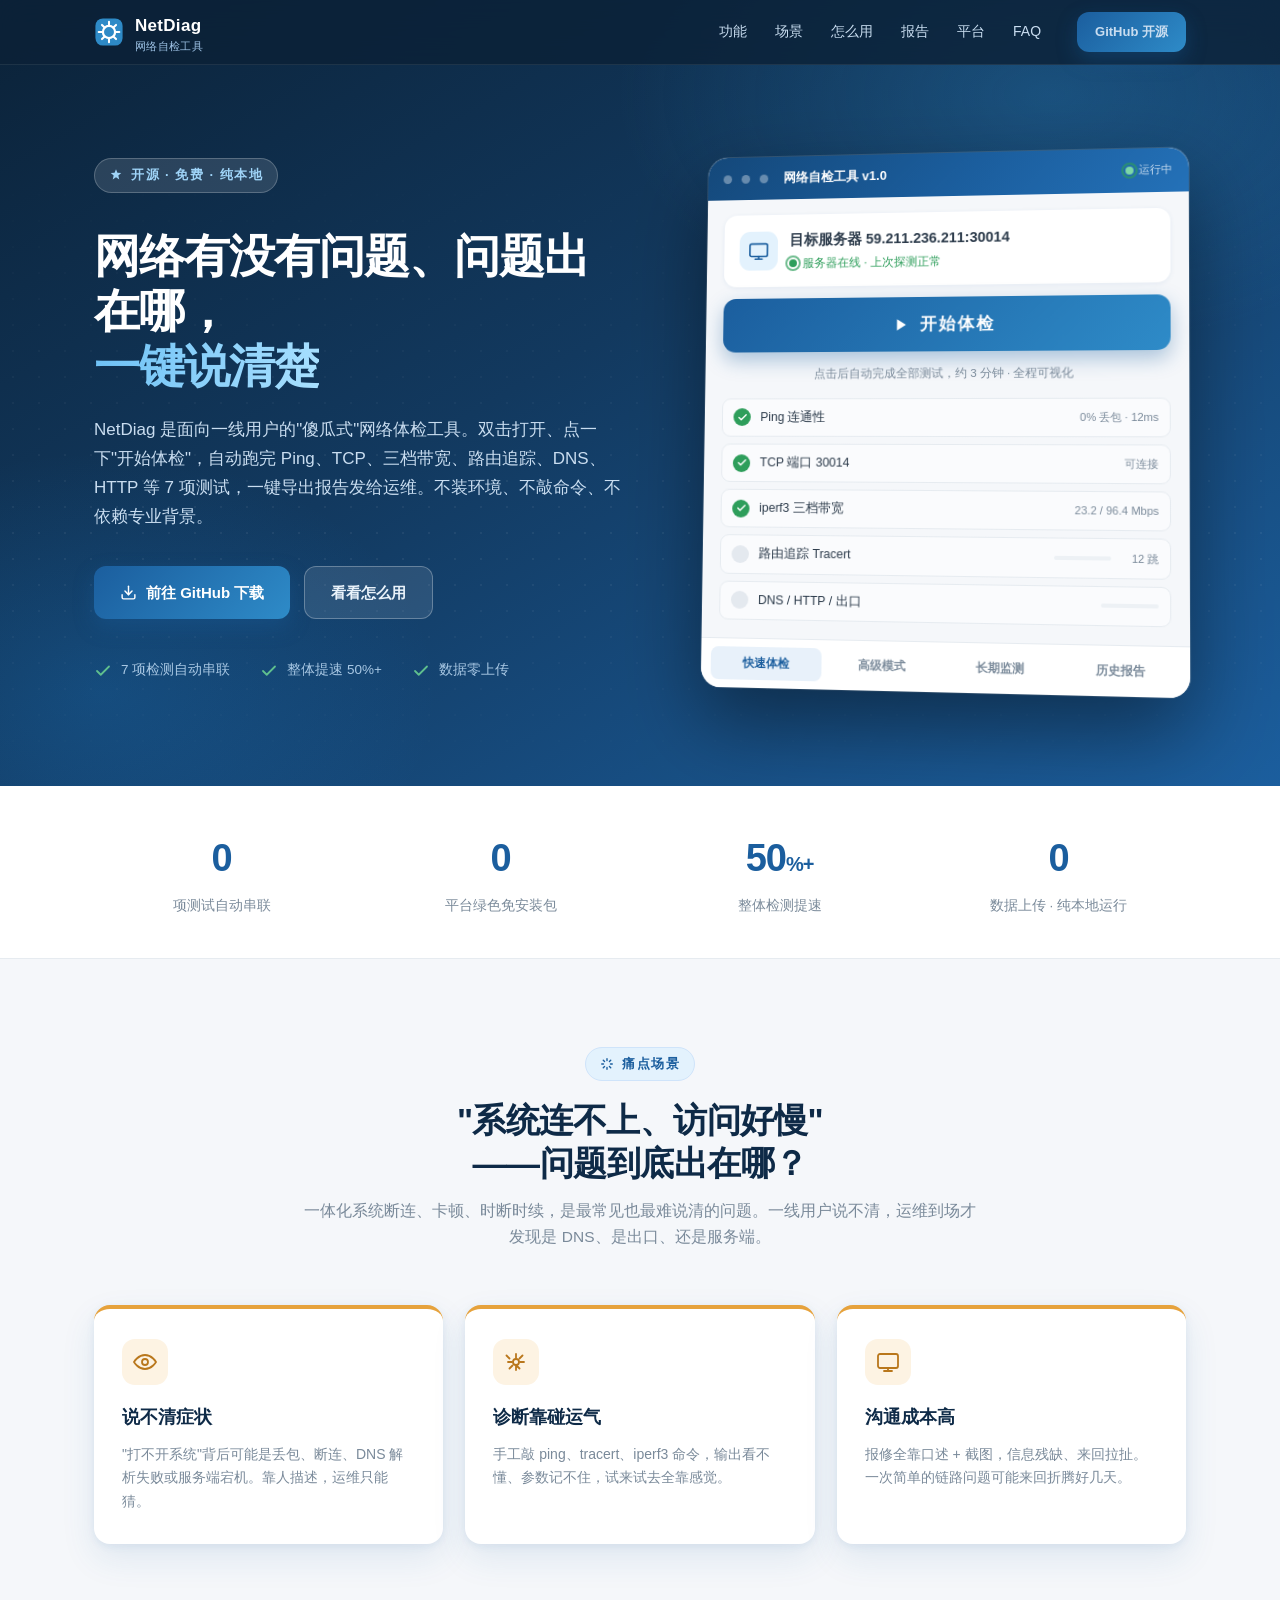
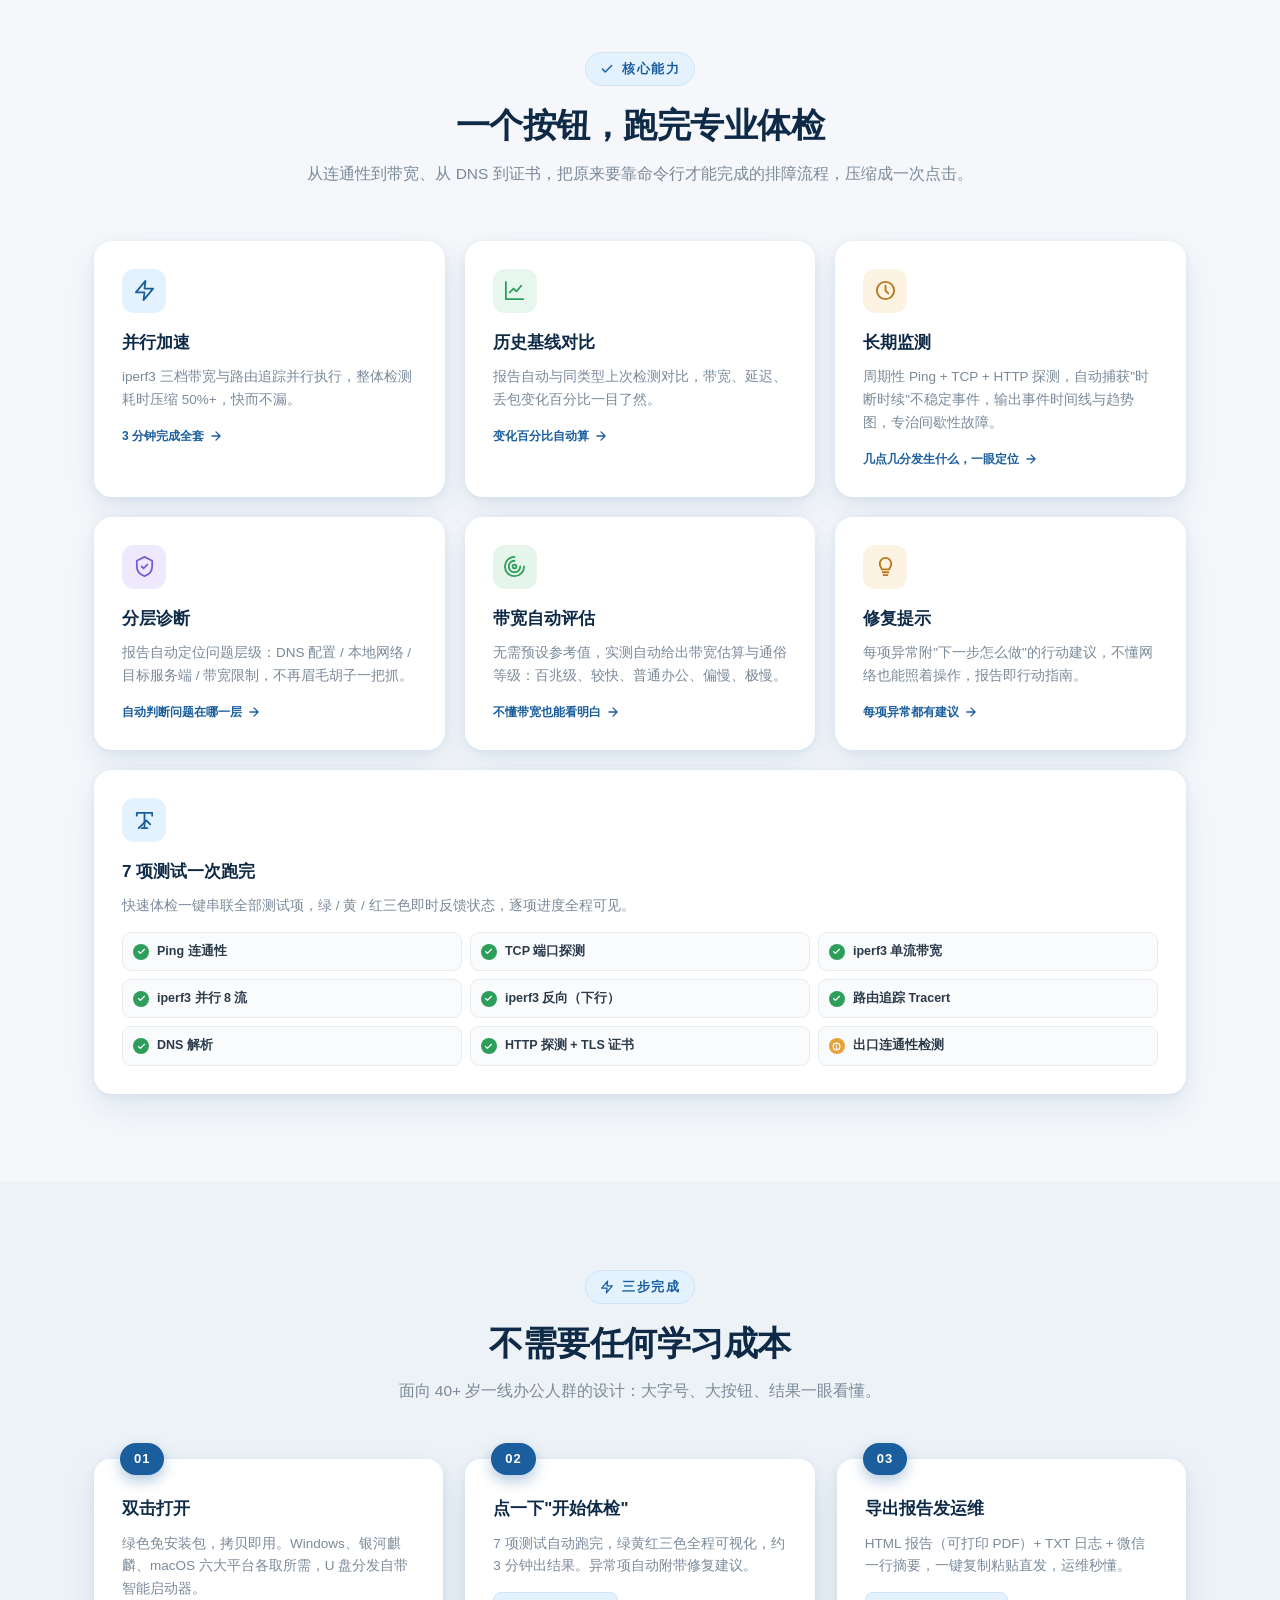
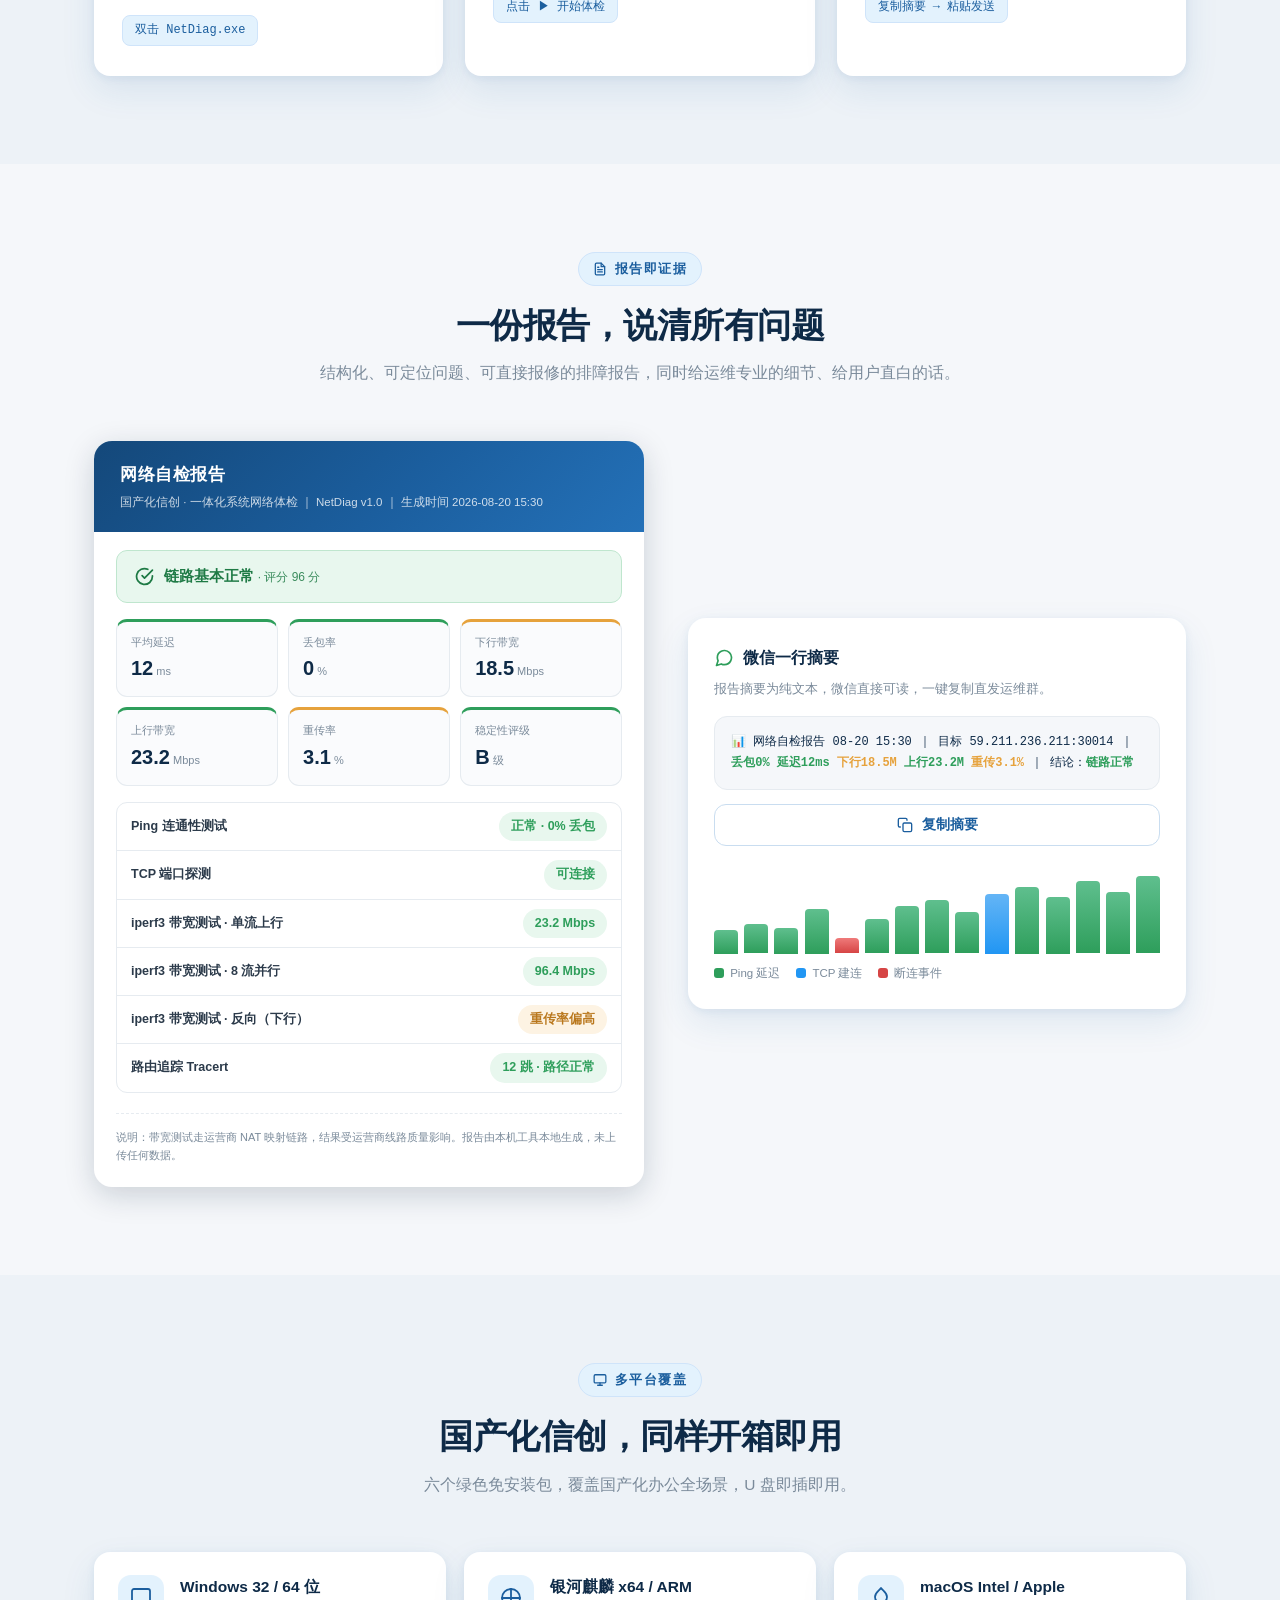
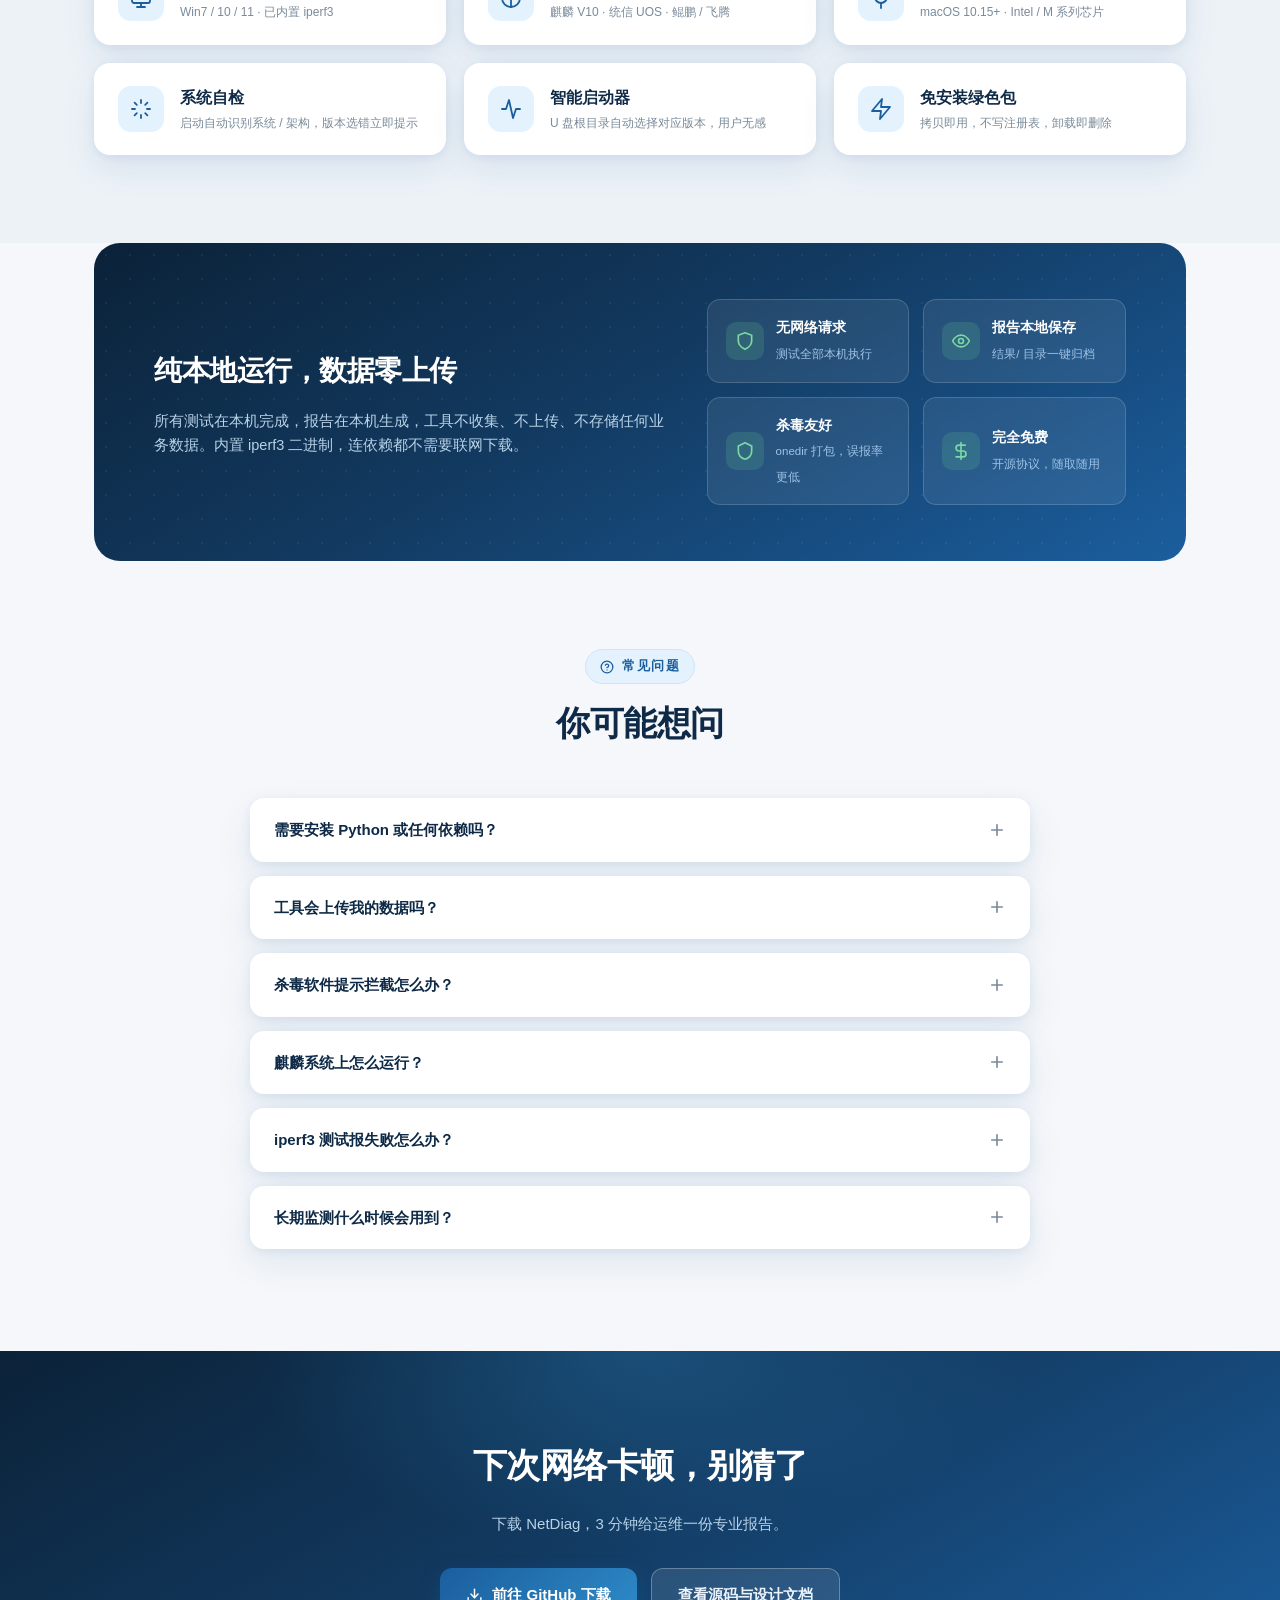
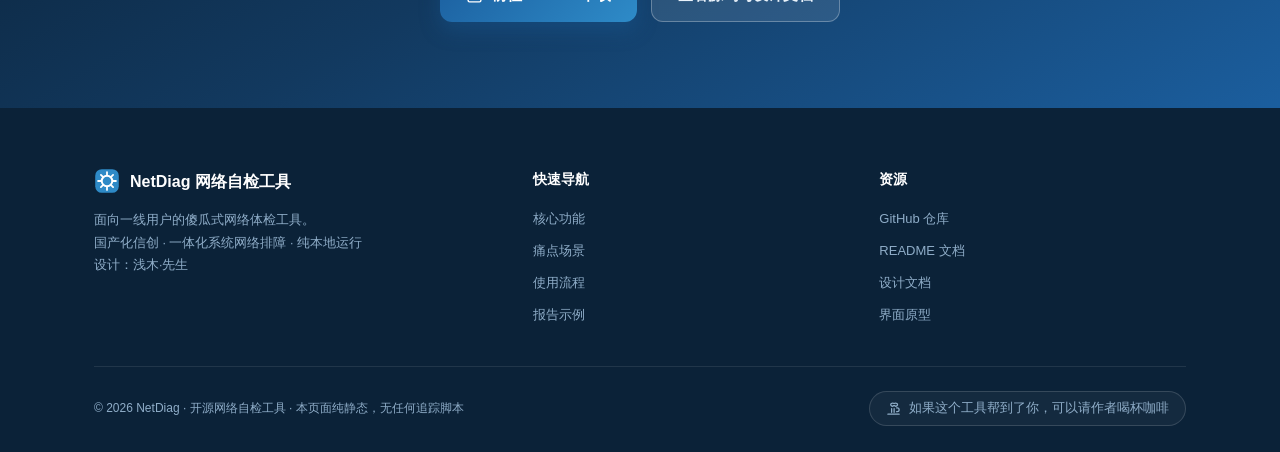
==== docs/landing/index.html @ c4a4c7ad "docs: 新增营销落地页（docs/landing） 单文件 HTML 营销页，延续政务蓝品牌，含功能展示、报告示例、平台矩阵、FAQ 与打赏弹窗，零外部依赖，离线可用。" ====
<!DOCTYPE html>
<html lang="zh-CN">
<head>
<meta charset="UTF-8">
<meta name="viewport" content="width=device-width, initial-scale=1.0">
<title>NetDiag 网络自检工具 · 一键搞定网络体检</title>
<meta name="description" content="面向一线用户的傻瓜式网络体检工具：双击打开 → 点一下开始体检 → 自动跑完测试 → 一键导出报告发给运维。纯本地运行，零数据上传，支持 Windows / 麒麟 / macOS 六大平台。">
<style>
/* ============ 设计系统 ============ */
:root{
  --primary:#1B5E9E; --primary-dark:#14487A; --primary-deep:#0E2A47;
  --accent:#2196F3; --accent-light:#E3F2FD;
  --success:#2E9E5B; --success-light:#E8F7EE;
  --warning:#E6A23C; --warning-light:#FDF3E3;
  --danger:#D64545; --danger-light:#FDECEC;
  --bg:#F5F7FA; --card:#FFFFFF;
  --text:#2B3A4A; --muted:#7A8A9A; --line:#E6EBF0;
  --hero-grad:linear-gradient(150deg,#0B2238 0%,#12395F 45%,#1B5E9E 100%);
  --shadow:0 2px 8px rgba(27,94,158,.08),0 14px 34px rgba(27,94,158,.10);
  --shadow-lg:0 8px 30px rgba(11,34,56,.18);
  --radius:16px;
}
*{margin:0;padding:0;box-sizing:border-box}
html{scroll-behavior:smooth}
body{
  font-family:"Microsoft YaHei","PingFang SC","Noto Sans CJK SC","WenQuanYi Micro Hei",-apple-system,sans-serif;
  background:var(--bg); color:var(--text); font-size:15px; line-height:1.7;
  -webkit-font-smoothing:antialiased;
}
::selection{background:rgba(33,150,243,.22)}
a{color:var(--primary);text-decoration:none}
img,svg{display:block}
.wrap{max-width:1140px;margin:0 auto;padding:0 24px}
.section{padding:88px 0}
.section-head{max-width:680px;margin:0 auto 54px;text-align:center}
.eyebrow{
  display:inline-flex;align-items:center;gap:8px;
  font-size:13px;font-weight:600;letter-spacing:1.5px;color:var(--primary);
  background:var(--accent-light);border:1px solid #CFE4FA;
  padding:5px 14px;border-radius:999px;margin-bottom:18px;
}
.section-head h2{font-size:34px;font-weight:800;letter-spacing:-.5px;color:var(--primary-deep);line-height:1.25}
.section-head p{font-size:15.5px;color:var(--muted);margin-top:14px}
/* ============ 通用组件 ============ */
.btn{
  display:inline-flex;align-items:center;justify-content:center;gap:9px;
  font-size:15px;font-weight:600;padding:13px 26px;border-radius:12px;
  cursor:pointer;transition:.22s ease;border:none;font-family:inherit;white-space:nowrap;
}
.btn:active{transform:scale(.97)}
.btn-primary{
  background:linear-gradient(135deg,#1B5E9E,#2E8BC8);color:#fff;
  box-shadow:0 8px 20px rgba(27,94,158,.35);
}
.btn-primary:hover{transform:translateY(-2px);box-shadow:0 12px 28px rgba(27,94,158,.45)}
.btn-ghost{background:rgba(255,255,255,.1);color:#EAF3FB;border:1px solid rgba(255,255,255,.28)}
.btn-ghost:hover{background:rgba(255,255,255,.18)}
.btn-dark{background:#fff;color:var(--primary);border:1.6px solid #C9DDF0}
.btn-dark:hover{border-color:var(--primary);background:var(--accent-light)}
.badge{
  display:inline-flex;align-items:center;gap:6px;font-size:12.5px;font-weight:600;
  padding:4px 12px;border-radius:999px;white-space:nowrap;
}
.badge-ok{background:var(--success-light);color:var(--success)}
.badge-warn{background:var(--warning-light);color:#B9771C}
.badge-bad{background:var(--danger-light);color:var(--danger)}
/* ============ 顶部导航 ============ */
.nav{
  position:fixed;top:0;left:0;right:0;z-index:100;
  background:rgba(11,34,56,.82);backdrop-filter:blur(14px);-webkit-backdrop-filter:blur(14px);
  border-bottom:1px solid rgba(255,255,255,.08);
}
.nav-inner{display:flex;align-items:center;justify-content:space-between;height:64px}
.brand{display:flex;align-items:center;gap:11px;color:#fff;font-weight:800;font-size:17px;letter-spacing:.3px}
.brand svg{width:30px;height:30px}
.brand small{display:block;font-size:11px;font-weight:400;color:#9FC3E6;line-height:1}
.nav-links{display:flex;align-items:center;gap:28px}
.nav-links a{color:#C9DDF0;font-size:14px;transition:.2s}
.nav-links a:hover{color:#fff}
.nav-links .btn{font-size:13px;padding:9px 18px;margin-left:8px}
.nav-burger{display:none;background:none;border:none;color:#fff;cursor:pointer;padding:8px}
.nav-burger svg{width:26px;height:26px}
/* ============ Hero ============ */
.hero{
  background:var(--hero-grad);color:#fff;position:relative;overflow:hidden;
  padding:150px 0 96px;
}
.hero::before{
  content:"";position:absolute;inset:0;pointer-events:none;
  background:
    radial-gradient(720px 420px at 82% 12%,rgba(46,139,200,.28),transparent 60%),
    radial-gradient(560px 400px at 8% 88%,rgba(33,150,243,.18),transparent 60%);
}
.hero::after{
  content:"";position:absolute;inset:0;pointer-events:none;opacity:.5;
  background-image:radial-gradient(rgba(255,255,255,.12) 1px,transparent 1px);
  background-size:26px 26px;
  mask-image:linear-gradient(180deg,transparent 20%,#000 70%,transparent);
  -webkit-mask-image:linear-gradient(180deg,transparent 20%,#000 70%,transparent);
}
.hero-grid{position:relative;z-index:1;display:grid;grid-template-columns:1.05fr .95fr;gap:64px;align-items:center}
.hero h1{font-size:46px;line-height:1.2;font-weight:800;letter-spacing:-1px;margin:18px 0 22px}
.hero h1 em{font-style:normal;background:linear-gradient(100deg,#6EC1F5,#A8E0FF);-webkit-background-clip:text;background-clip:text;-webkit-text-fill-color:transparent}
.hero .lead{font-size:17px;color:#C9DDF0;max-width:540px;margin-bottom:34px}
.hero-cta{display:flex;gap:14px;flex-wrap:wrap;margin-bottom:40px}
.hero-points{display:flex;gap:30px;flex-wrap:wrap}
.hero-point{display:flex;align-items:center;gap:9px;font-size:13.5px;color:#A9C8E4}
.hero-point svg{width:18px;height:18px;color:#5FBF8E;flex:0 0 auto}
/* —— App 界面模拟 —— */
.app-mock{position:relative;z-index:1;perspective:1400px}
.app-frame{
  background:#fff;border-radius:20px;overflow:hidden;color:var(--text);
  box-shadow:0 34px 80px rgba(0,0,0,.42),0 0 0 1px rgba(255,255,255,.14);
  transform:rotateY(-7deg) rotateX(3deg);transition:transform .6s cubic-bezier(.16,1,.3,1);
}
.app-mock:hover .app-frame{transform:rotateY(-3deg) rotateX(1.5deg)}
.app-topbar{
  background:linear-gradient(135deg,#14487A,#1B5E9E 55%,#2471B8);
  padding:11px 16px;display:flex;align-items:center;gap:10px;
}
.app-topbar .dot{width:9px;height:9px;border-radius:50%;background:rgba(255,255,255,.35)}
.app-topbar .ttl{font-size:13px;font-weight:700;color:#fff}
.app-topbar .sub{font-size:10.5px;color:#C9DDF0;margin-left:auto;display:flex;align-items:center;gap:5px}
.app-body{background:var(--bg);padding:16px 18px 18px}
.app-card{background:#fff;border-radius:13px;box-shadow:0 1px 5px rgba(27,94,158,.08);padding:14px 16px;margin-bottom:12px}
.app-target{display:flex;align-items:center;gap:12px}
.app-target .ico{
  width:40px;height:40px;border-radius:11px;background:var(--accent-light);
  display:flex;align-items:center;justify-content:center;color:var(--primary);flex:0 0 auto;
}
.app-target .ico svg{width:22px;height:22px}
.app-target .host{font-size:14.5px;font-weight:700}
.app-target .status{font-size:12px;color:var(--success);display:flex;align-items:center;gap:6px;margin-top:1px}
.pulse{width:8px;height:8px;border-radius:50%;background:var(--success);position:relative}
.pulse::after{content:"";position:absolute;inset:-4px;border-radius:50%;border:2px solid var(--success);opacity:.7;animation:pulse 1.8s ease-out infinite}
@keyframes pulse{0%{transform:scale(.6);opacity:.9}100%{transform:scale(1.6);opacity:0}}
.app-start-btn{
  display:flex;align-items:center;justify-content:center;gap:10px;
  width:100%;padding:16px;border-radius:13px;border:none;cursor:pointer;
  font-size:17px;font-weight:800;letter-spacing:2px;color:#fff;font-family:inherit;
  background:linear-gradient(135deg,#1B5E9E,#2E8BC8);
  box-shadow:0 8px 20px rgba(27,94,158,.35);margin-bottom:13px;transition:.2s;
}
.app-start-btn:hover{transform:translateY(-2px)}
.app-start-btn svg{width:20px;height:20px}
.app-start-btn.checked{background:linear-gradient(135deg,#2E9E5B,#3CB371);box-shadow:0 8px 20px rgba(46,158,91,.35)}
.app-hint{font-size:11.5px;color:var(--muted);text-align:center;margin-bottom:14px}
.app-tests{display:flex;flex-direction:column;gap:7px}
.app-test{display:flex;align-items:center;gap:10px;font-size:12.5px;padding:8px 11px;border-radius:9px;background:#FAFBFD;border:1px solid var(--line);transition:.3s}
.app-test .check{width:18px;height:18px;border-radius:50%;flex:0 0 auto;display:flex;align-items:center;justify-content:center}
.app-test .check svg{width:11px;height:11px}
.app-test.done .check{background:var(--success);color:#fff}
.app-test.run .check{background:var(--accent);color:#fff;animation:bounce .9s ease infinite}
.app-test.wait .check{background:#E4E9EF;color:#9AA7B4}
@keyframes bounce{0%,100%{transform:translateY(0)}50%{transform:translateY(-3px)}}
.app-test .bar{width:56px;height:4px;border-radius:4px;background:#EDF1F5;overflow:hidden;margin-left:auto;flex:0 0 auto}
.app-test .bar i{display:block;height:100%;width:0;background:linear-gradient(90deg,#2196F3,#5FBF8E);border-radius:4px;transition:width .5s ease}
.app-test .tval{font-size:11px;color:var(--muted);margin-left:auto;flex:0 0 auto}
.app-test .bar + .tval{margin-left:10px}
.app-test:not(:has(.bar)) .tval{margin-left:auto}
.app-nav{
  display:flex;background:#fff;border-top:1px solid var(--line);padding:8px 10px;gap:4px;
}
.app-nav span{
  flex:1;text-align:center;font-size:11.5px;font-weight:600;color:var(--muted);
  padding:7px 2px;border-radius:8px;cursor:default;
}
.app-nav span.on{color:var(--primary);background:var(--primary-light,#E8F1FA)}
.float-chip{
  position:absolute;right:-26px;bottom:26px;z-index:2;
  background:rgba(255,255,255,.96);color:var(--primary-deep);border-radius:14px;
  box-shadow:var(--shadow-lg);padding:12px 18px;display:flex;align-items:center;gap:12px;
  animation:floaty 5s ease-in-out infinite;transform-origin:center;
}
@keyframes floaty{0%,100%{transform:translateY(0) rotate(0)}50%{transform:translateY(-9px)}}
.float-chip .ico{width:34px;height:34px;border-radius:10px;background:var(--success-light);color:var(--success);display:flex;align-items:center;justify-content:center}
.float-chip .ico svg{width:19px;height:19px}
.float-chip b{font-size:15px;display:block;line-height:1.2}
.float-chip small{font-size:11.5px;color:var(--muted)}
/* ============ 数据条 ============ */
.stats-band{background:#fff;border-bottom:1px solid var(--line);padding:40px 0}
.stats-grid{display:grid;grid-template-columns:repeat(4,1fr);gap:24px;text-align:center}
.stat-num{font-size:38px;font-weight:800;color:var(--primary);letter-spacing:-1px}
.stat-num small{font-size:20px;font-weight:700}
.stat-label{font-size:13.5px;color:var(--muted);margin-top:4px}
/* ============ 痛点 ============ */
.pain-grid{display:grid;grid-template-columns:repeat(3,1fr);gap:22px}
.pain-card{
  background:#fff;border-radius:var(--radius);padding:30px 28px;box-shadow:var(--shadow);
  border-top:4px solid var(--warning);transition:.3s;
}
.pain-card:hover{transform:translateY(-5px);box-shadow:var(--shadow-lg)}
.pain-card .p-ico{
  width:46px;height:46px;border-radius:13px;background:var(--warning-light);color:#B9771C;
  display:flex;align-items:center;justify-content:center;margin-bottom:18px;
}
.pain-card .p-ico svg{width:24px;height:24px}
.pain-card h3{font-size:17.5px;font-weight:700;margin-bottom:10px;color:var(--primary-deep)}
.pain-card p{font-size:14px;color:var(--muted)}
/* ============ 功能 Bento ============ */
.bento{display:grid;grid-template-columns:repeat(6,1fr);gap:20px}
.bento-card{
  background:#fff;border-radius:18px;padding:28px;box-shadow:var(--shadow);
  grid-column:span 2;position:relative;overflow:hidden;transition:.3s;
  display:flex;flex-direction:column;
}
.bento-card:hover{transform:translateY(-4px);box-shadow:var(--shadow-lg)}
.bento-card.wide{grid-column:span 3}
.bento-card.full{grid-column:span 6}
.b-card-ico{
  width:44px;height:44px;border-radius:12px;display:flex;align-items:center;justify-content:center;margin-bottom:16px;
}
.b-card-ico svg{width:23px;height:23px}
.bento-card h3{font-size:17px;font-weight:700;color:var(--primary-deep);margin-bottom:8px}
.bento-card p{font-size:13.5px;color:var(--muted)}
.bento-card .tagline{font-size:12px;color:var(--primary);font-weight:600;margin-top:14px;display:flex;align-items:center;gap:5px}
.tagline svg{width:14px;height:14px}
.tests-strip{display:grid;grid-template-columns:repeat(3,1fr);gap:8px;margin-top:14px}
.test-pill{
  display:flex;align-items:center;gap:8px;font-size:12.5px;font-weight:600;
  background:#FAFBFD;border:1px solid var(--line);border-radius:9px;padding:8px 10px;
}
.test-pill .c{width:16px;height:16px;border-radius:50%;background:var(--success);color:#fff;display:flex;align-items:center;justify-content:center;flex:0 0 auto}
.test-pill .c svg{width:9px;height:9px}
.test-pill.warn .c{background:var(--warning)}
.test-pill.bad .c{background:var(--danger)}
.mini-chart{display:flex;align-items:flex-end;gap:6px;height:86px;margin-top:16px}
.mini-chart i{flex:1;border-radius:4px 4px 0 0;background:linear-gradient(180deg,#5FBF8E,#2E9E5B);min-height:6px;animation:growUp 1s ease forwards;transform-origin:bottom}
.mini-chart i.blue{background:linear-gradient(180deg,#64B5F6,#2196F3)}
.mini-chart i.red{background:linear-gradient(180deg,#EF7A7A,#D64545)}
@keyframes growUp{from{transform:scaleY(0)}to{transform:scaleY(1)}}
.mini-legend{display:flex;gap:16px;margin-top:10px;font-size:11.5px;color:var(--muted)}
.mini-legend span{display:flex;align-items:center;gap:6px}
.mini-legend i{width:10px;height:10px;border-radius:3px}
/* ============ 流程 ============ */
.steps{display:grid;grid-template-columns:repeat(3,1fr);gap:22px;counter-reset:step}
.step{
  background:#fff;border-radius:var(--radius);padding:30px 28px;box-shadow:var(--shadow);
  position:relative;
}
.step::before{
  counter-increment:step;content:"0" counter(step);
  position:absolute;top:-16px;left:26px;font-size:13px;font-weight:800;letter-spacing:1px;
  color:#fff;background:var(--primary);padding:5px 14px;border-radius:999px;
  box-shadow:0 6px 14px rgba(27,94,158,.32);
}
.step h3{font-size:17px;font-weight:700;color:var(--primary-deep);margin-bottom:9px;padding-top:6px}
.step p{font-size:13.5px;color:var(--muted)}
.step .kbd{
  display:inline-block;margin-top:14px;font-size:12px;color:var(--primary);
  background:var(--accent-light);border:1px solid #CFE4FA;padding:4px 12px;border-radius:8px;
  font-family:Consolas,"Courier New",monospace;
}
/* ============ 报告示例 ============ */
.report-show{display:grid;grid-template-columns:1.05fr .95fr;gap:44px;align-items:center}
.report-doc{
  background:#fff;border-radius:18px;box-shadow:var(--shadow-lg);overflow:hidden;
  font-size:13px;
}
.report-head{background:linear-gradient(135deg,#14487A,#1B5E9E 55%,#2471B8);color:#fff;padding:20px 26px}
.report-head h4{font-size:17px;font-weight:800;letter-spacing:.5px}
.report-head p{font-size:11.5px;opacity:.78;margin-top:3px}
.report-banner{margin:18px 22px 0;border-radius:11px;padding:13px 18px;border:1px solid #BFE6CE;background:#E8F7EE;color:#1E7A45;display:flex;align-items:center;gap:10px}
.report-banner svg{width:19px;height:19px;flex:0 0 auto}
.report-banner b{font-size:14.5px}
.report-banner span{font-size:12px;opacity:.85}
.report-stats{display:grid;grid-template-columns:repeat(3,1fr);gap:10px;margin:16px 22px}
.r-stat{background:#FAFBFD;border:1px solid var(--line);border-radius:11px;padding:11px 14px;border-top:3px solid var(--primary)}
.r-stat.ok{border-top-color:var(--success)}
.r-stat.warn{border-top-color:var(--warning)}
.r-stat .k{font-size:11px;color:var(--muted)}
.r-stat .v{font-size:20px;font-weight:800;color:var(--primary-deep)}
.r-stat .v small{font-size:11px;color:var(--muted);font-weight:400}
.report-table{margin:0 22px 20px;border:1px solid var(--line);border-radius:11px;overflow:hidden}
.report-table .row{display:flex;align-items:center;padding:9px 14px;border-bottom:1px solid var(--line);font-size:12.5px}
.report-table .row:last-child{border-bottom:none}
.report-table .row b{font-weight:600}
.report-table .row .st{margin-left:auto}
.report-foot{margin:0 22px 22px;padding-top:14px;border-top:1px dashed var(--line);font-size:11px;color:var(--muted)}
.wechat-card{
  background:#fff;border-radius:18px;box-shadow:var(--shadow);padding:26px;position:relative;
}
.wechat-card h4{font-size:16px;font-weight:700;color:var(--primary-deep);display:flex;align-items:center;gap:9px;margin-bottom:6px}
.wechat-card h4 svg{width:20px;height:20px;color:var(--success)}
.wechat-card>p{font-size:13px;color:var(--muted);margin-bottom:16px}
.msg{
  background:var(--bg);border:1px solid var(--line);border-radius:13px;padding:15px 16px;
  font-family:Consolas,"Courier New",monospace;font-size:12px;color:var(--primary-deep);
  line-height:1.75;word-break:break-all;
}
.msg .hl{color:var(--success);font-weight:700}
.msg .hlw{color:var(--warning);font-weight:700}
.msg .hlr{color:var(--danger);font-weight:700}
.copy-btn{
  margin-top:14px;width:100%;justify-content:center;font-size:13.5px;padding:11px;
}
/* ============ 平台 ============ */
.plat-grid{display:grid;grid-template-columns:repeat(3,1fr);gap:18px}
.plat-card{
  background:#fff;border-radius:var(--radius);padding:22px 24px;box-shadow:var(--shadow);
  display:flex;align-items:center;gap:16px;transition:.3s;
}
.plat-card:hover{transform:translateY(-3px);box-shadow:var(--shadow-lg)}
.plat-ico{
  width:46px;height:46px;border-radius:13px;background:var(--accent-light);color:var(--primary);
  display:flex;align-items:center;justify-content:center;flex:0 0 auto;
}
.plat-ico svg{width:24px;height:24px}
.plat-card h4{font-size:15.5px;font-weight:700;color:var(--primary-deep)}
.plat-card p{font-size:12px;color:var(--muted);margin-top:2px}
/* ============ 隐私 ============ */
.privacy{
  background:var(--hero-grad);color:#fff;border-radius:26px;overflow:hidden;position:relative;
  padding:56px 60px;display:grid;grid-template-columns:1.1fr .9fr;gap:40px;align-items:center;
}
.privacy::before{
  content:"";position:absolute;inset:0;pointer-events:none;opacity:.4;
  background-image:radial-gradient(rgba(255,255,255,.14) 1px,transparent 1px);background-size:24px 24px;
}
.privacy h3{font-size:28px;font-weight:800;letter-spacing:-.5px;position:relative}
.privacy p{font-size:14.5px;color:#B8D2E8;margin-top:14px;max-width:520px;position:relative}
.privacy-feats{position:relative;display:grid;grid-template-columns:1fr 1fr;gap:14px}
.pf{
  background:rgba(255,255,255,.08);border:1px solid rgba(255,255,255,.16);border-radius:13px;
  padding:16px 18px;display:flex;align-items:center;gap:12px;backdrop-filter:blur(6px);
}
.pf .ico{width:38px;height:38px;border-radius:10px;background:rgba(95,191,142,.2);color:#7CD8A6;display:flex;align-items:center;justify-content:center;flex:0 0 auto}
.pf .ico svg{width:20px;height:20px}
.pf b{font-size:14px;display:block}
.pf small{font-size:11.5px;color:#9FC3E6}
/* ============ FAQ ============ */
.faq{max-width:780px;margin:0 auto}
.faq-item{background:#fff;border-radius:14px;box-shadow:var(--shadow);margin-bottom:14px;overflow:hidden}
.faq-q{
  display:flex;align-items:center;justify-content:space-between;gap:16px;
  padding:19px 24px;cursor:pointer;font-size:15px;font-weight:600;color:var(--primary-deep);
  user-select:none;transition:.2s;
}
.faq-q:hover{color:var(--primary)}
.faq-q svg{width:18px;height:18px;flex:0 0 auto;transition:transform .3s;color:var(--muted)}
.faq-item.open .faq-q svg{transform:rotate(45deg)}
.faq-a{max-height:0;overflow:hidden;transition:max-height .38s ease}
.faq-a p{padding:0 24px 20px;font-size:13.5px;color:var(--muted)}
/* ============ CTA ============ */
.cta-band{background:var(--hero-grad);position:relative;overflow:hidden}
.cta-band::before{content:"";position:absolute;inset:0;background:radial-gradient(600px 300px at 50% 0%,rgba(46,139,200,.3),transparent 65%)}
.cta-inner{position:relative;text-align:center;padding:86px 0}
.cta-inner h2{font-size:34px;font-weight:800;color:#fff;letter-spacing:-.5px}
.cta-inner p{color:#B8D2E8;font-size:15px;margin:16px 0 32px}
.cta-btns{display:flex;gap:14px;justify-content:center;flex-wrap:wrap}
/* ============ 页脚 ============ */
.footer{background:#0B2238;color:#8FADC8;padding:60px 0 26px;font-size:13px}
.footer-top{display:grid;grid-template-columns:1.3fr 1fr 1fr;gap:40px;padding-bottom:40px;border-bottom:1px solid rgba(255,255,255,.09)}
.footer h5{color:#fff;font-size:14px;font-weight:700;margin-bottom:16px}
.footer-brand{display:flex;align-items:center;gap:10px;color:#fff;font-weight:800;font-size:16px;margin-bottom:14px}
.footer-brand svg{width:26px;height:26px}
.footer p.desc{font-size:12.5px;line-height:1.8}
.footer-links{display:flex;flex-direction:column;gap:10px}
.footer-links a{color:#8FADC8;transition:.2s}
.footer-links a:hover{color:#fff}
.footer-bottom{
  display:flex;align-items:center;justify-content:space-between;gap:18px;
  padding-top:24px;flex-wrap:wrap;
}
.footer-bottom p{font-size:12px}
.footer-extra{display:flex;align-items:center;gap:18px}
/* —— 隐晦打赏 —— */
.donate-link{
  display:inline-flex;align-items:center;gap:8px;color:#8FADC8;
  font-size:12.5px;padding:8px 16px;border-radius:999px;
  border:1px solid rgba(255,255,255,.14);background:rgba(255,255,255,.04);
  cursor:pointer;transition:.25s;font-family:inherit;
}
.donate-link:hover{color:#FFD9A8;border-color:rgba(255,214,150,.4);background:rgba(255,214,150,.08)}
.donate-link svg{width:15px;height:15px}
/* —— 打赏弹窗 —— */
.modal-overlay{
  position:fixed;inset:0;z-index:200;background:rgba(11,34,56,.62);
  backdrop-filter:blur(6px);display:flex;align-items:center;justify-content:center;
  opacity:0;pointer-events:none;transition:.28s;padding:24px;
}
.modal-overlay.open{opacity:1;pointer-events:auto}
.modal{
  background:#fff;border-radius:22px;max-width:430px;width:100%;padding:34px 32px 30px;
  transform:translateY(22px) scale(.96);transition:.3s cubic-bezier(.16,1,.3,1);
  box-shadow:0 30px 80px rgba(0,0,0,.4);position:relative;
}
.modal-overlay.open .modal{transform:none}
.modal-close{
  position:absolute;top:16px;right:16px;width:34px;height:34px;border-radius:10px;border:none;
  background:var(--bg);color:var(--muted);cursor:pointer;display:flex;align-items:center;justify-content:center;
  transition:.2s;font-size:18px;line-height:1;
}
.modal-close:hover{background:var(--danger-light);color:var(--danger)}
.modal-ico{
  width:54px;height:54px;border-radius:16px;margin:0 auto 16px;
  background:linear-gradient(135deg,#FFF3E0,#FFE0B2);color:#D98A1F;
  display:flex;align-items:center;justify-content:center;
}
.modal-ico svg{width:28px;height:28px}
.modal h3{text-align:center;font-size:20px;font-weight:800;color:var(--primary-deep)}
.modal .sub{text-align:center;font-size:13px;color:var(--muted);margin:10px 0 24px}
.qr-row{display:grid;grid-template-columns:1fr 1fr;gap:16px}
.qr-box{
  border:1px solid var(--line);border-radius:16px;padding:18px 14px 14px;text-align:center;
  background:#FAFBFD;transition:.25s;
}
.qr-box:hover{border-color:var(--primary);box-shadow:var(--shadow)}
.qr-box h4{font-size:13.5px;font-weight:700;color:var(--primary-deep);display:flex;align-items:center;justify-content:center;gap:7px;margin-bottom:13px}
.qr-box h4 svg{width:16px;height:16px}
.qr-canvas{
  width:128px;height:128px;margin:0 auto;border-radius:10px;background:#fff;
  padding:10px;border:1px solid var(--line);display:block;
}
.qr-box small{display:block;margin-top:11px;font-size:11px;color:var(--muted)}
.qr-note{margin-top:20px;padding-top:18px;border-top:1px dashed var(--line);text-align:center;font-size:12px;color:var(--muted)}
.qr-note b{color:var(--primary)}
/* ============ 滚动显现 ============ */
.reveal{opacity:0;transform:translateY(30px);transition:opacity .7s ease,transform .7s cubic-bezier(.16,1,.3,1)}
.reveal.in{opacity:1;transform:none}
.reveal.d1{transition-delay:.08s}
.reveal.d2{transition-delay:.16s}
.reveal.d3{transition-delay:.24s}
/* ============ 响应式 ============ */
@media (max-width:960px){
  .hero-grid{grid-template-columns:1fr;gap:56px}
  .hero{padding:126px 0 80px}
  .hero h1{font-size:36px}
  .bento-card,.bento-card.wide{grid-column:span 3}
  .report-show{grid-template-columns:1fr;gap:36px}
  .privacy{grid-template-columns:1fr;padding:44px 34px}
  .footer-top{grid-template-columns:1fr 1fr}
  .float-chip{right:8px}
}
@media (max-width:720px){
  .nav-links{display:none}
  .nav-burger{display:block}
  .nav-links.open{
    display:flex;position:absolute;top:64px;left:0;right:0;flex-direction:column;
    background:rgba(11,34,56,.97);padding:18px 24px 26px;gap:18px;align-items:flex-start;
    border-bottom:1px solid rgba(255,255,255,.1);
  }
  .stats-grid{grid-template-columns:repeat(2,1fr);gap:20px}
  .pain-grid{grid-template-columns:1fr}
  .bento-card,.bento-card.wide{grid-column:span 6}
  .steps{grid-template-columns:1fr}
  .plat-grid{grid-template-columns:1fr 1fr}
  .tests-strip{grid-template-columns:1fr 1fr}
  .privacy-feats{grid-template-columns:1fr}
  .footer-top{grid-template-columns:1fr;gap:28px}
  .section{padding:64px 0}
  .section-head h2{font-size:27px}
  .hero h1{font-size:30px}
  .cta-inner h2{font-size:27px}
  .qr-row{grid-template-columns:1fr}
}
@media (max-width:440px){
  .plat-grid{grid-template-columns:1fr}
  .tests-strip{grid-template-columns:1fr}
  .hero-points{gap:16px}
}
@media (prefers-reduced-motion:reduce){
  *,*::before,*::after{animation-duration:.01ms !important;animation-iteration-count:1 !important;transition-duration:.01ms !important}
  html{scroll-behavior:auto}
  .reveal{opacity:1;transform:none}
}
</style>
</head>
<body>

<!-- ============ 导航 ============ -->
<nav class="nav" id="nav">
  <div class="wrap nav-inner">
    <a class="brand" href="#top">
      <svg viewBox="0 0 32 32" fill="none" aria-hidden="true">
        <rect x="1.5" y="1.5" width="29" height="29" rx="8" fill="url(#g1)"/>
        <circle cx="16" cy="16" r="6.5" stroke="#fff" stroke-width="2.4"/>
        <path d="M16 5v4M16 23v4M5 16h4M23 16h4M8.5 8.5l2.8 2.8M20.7 20.7l2.8 2.8M23.5 8.5l-2.8 2.8M11.3 20.7l-2.8 2.8" stroke="#fff" stroke-width="2.2" stroke-linecap="round"/>
        <defs><linearGradient id="g1" x1="0" y1="0" x2="32" y2="32"><stop stop-color="#2E8BC8"/><stop offset="1" stop-color="#14487A"/></linearGradient></defs>
      </svg>
      <span>NetDiag<small>网络自检工具</small></span>
    </a>
    <div class="nav-links" id="navLinks">
      <a href="#features">功能</a>
      <a href="#scenes">场景</a>
      <a href="#flow">怎么用</a>
      <a href="#report">报告</a>
      <a href="#platforms">平台</a>
      <a href="#faq">FAQ</a>
      <a class="btn btn-primary" href="https://github.com/DingoNan/QM-NetDiag" target="_blank" rel="noopener">GitHub 开源</a>
    </div>
    <button class="nav-burger" id="burger" aria-label="菜单">
      <svg viewBox="0 0 24 24" fill="none" stroke="currentColor" stroke-width="2" stroke-linecap="round"><path d="M4 7h16M4 12h16M4 17h16"/></svg>
    </button>
  </div>
</nav>

<!-- ============ Hero ============ -->
<header class="hero" id="top">
  <div class="wrap hero-grid">
    <div>
      <span class="eyebrow" style="background:rgba(255,255,255,.12);color:#9FD4F8;border-color:rgba(255,255,255,.22)">
        <svg width="14" height="14" viewBox="0 0 24 24" fill="currentColor"><path d="M12 2l2.4 6.2L21 8.6l-5 4.2 1.6 6.7L12 15.8l-5.6 3.7L8 12.8 3 8.6l6.6-.4z"/></svg>
        开源 · 免费 · 纯本地
      </span>
      <h1>网络有没有问题、问题出在哪，<br><em>一键说清楚</em></h1>
      <p class="lead">NetDiag 是面向一线用户的"傻瓜式"网络体检工具。双击打开、点一下"开始体检"，自动跑完 Ping、TCP、三档带宽、路由追踪、DNS、HTTP 等 7 项测试，一键导出报告发给运维。不装环境、不敲命令、不依赖专业背景。</p>
      <div class="hero-cta">
        <a class="btn btn-primary" href="https://github.com/DingoNan/QM-NetDiag" target="_blank" rel="noopener">
          <svg width="17" height="17" viewBox="0 0 24 24" fill="none" stroke="currentColor" stroke-width="2" stroke-linecap="round" stroke-linejoin="round"><path d="M21 15v4a2 2 0 0 1-2 2H5a2 2 0 0 1-2-2v-4"/><path d="M7 10l5 5 5-5"/><path d="M12 15V3"/></svg>
          前往 GitHub 下载
        </a>
        <a class="btn btn-ghost" href="#flow">看看怎么用</a>
      </div>
      <div class="hero-points">
        <span class="hero-point"><svg viewBox="0 0 24 24" fill="none" stroke="currentColor" stroke-width="2.4" stroke-linecap="round" stroke-linejoin="round"><path d="M20 6L9 17l-5-5"/></svg>7 项检测自动串联</span>
        <span class="hero-point"><svg viewBox="0 0 24 24" fill="none" stroke="currentColor" stroke-width="2.4" stroke-linecap="round" stroke-linejoin="round"><path d="M20 6L9 17l-5-5"/></svg>整体提速 50%+</span>
        <span class="hero-point"><svg viewBox="0 0 24 24" fill="none" stroke="currentColor" stroke-width="2.4" stroke-linecap="round" stroke-linejoin="round"><path d="M20 6L9 17l-5-5"/></svg>数据零上传</span>
      </div>
    </div>

    <!-- App 模拟 -->
    <div class="app-mock">
      <div class="app-frame">
        <div class="app-topbar">
          <span class="dot"></span><span class="dot"></span><span class="dot"></span>
          <span class="ttl" style="margin-left:6px">网络自检工具 v1.0</span>
          <span class="sub"><span class="pulse" style="background:#7CD8A6"></span>运行中</span>
        </div>
        <div class="app-body">
          <div class="app-card app-target">
            <div class="ico">
              <svg viewBox="0 0 24 24" fill="none" stroke="currentColor" stroke-width="1.8" stroke-linecap="round" stroke-linejoin="round"><rect x="2" y="4" width="20" height="14" rx="2"/><path d="M8 21h8M12 18v3"/></svg>
            </div>
            <div>
              <div class="host">目标服务器 59.211.236.211:30014</div>
              <div class="status"><span class="pulse"></span>服务器在线 · 上次探测正常</div>
            </div>
          </div>
          <button class="app-start-btn" id="mockBtn">
            <svg viewBox="0 0 24 24" fill="currentColor"><path d="M8 5v14l11-7z"/></svg>
            开始体检
          </button>
          <p class="app-hint">点击后自动完成全部测试，约 3 分钟 · 全程可视化</p>
          <div class="app-tests" id="mockTests">
            <div class="app-test done"><span class="check"><svg viewBox="0 0 24 24" fill="none" stroke="currentColor" stroke-width="3.2" stroke-linecap="round" stroke-linejoin="round"><path d="M20 6L9 17l-5-5"/></svg></span>Ping 连通性<span class="tval">0% 丢包 · 12ms</span></div>
            <div class="app-test done"><span class="check"><svg viewBox="0 0 24 24" fill="none" stroke="currentColor" stroke-width="3.2" stroke-linecap="round" stroke-linejoin="round"><path d="M20 6L9 17l-5-5"/></svg></span>TCP 端口 30014<span class="tval">可连接</span></div>
            <div class="app-test done"><span class="check"><svg viewBox="0 0 24 24" fill="none" stroke="currentColor" stroke-width="3.2" stroke-linecap="round" stroke-linejoin="round"><path d="M20 6L9 17l-5-5"/></svg></span>iperf3 三档带宽<span class="tval">23.2 / 96.4 Mbps</span></div>
            <div class="app-test run"><span class="check"><svg viewBox="0 0 24 24" fill="currentColor"><path d="M8 5v14l11-7z"/></svg></span>路由追踪 Tracert<span class="bar"><i style="width:64%"></i></span><span class="tval">12 跳</span></div>
            <div class="app-test wait"><span class="check"></span>DNS / HTTP / 出口<span class="bar"><i style="width:0%"></i></span></div>
          </div>
        </div>
        <div class="app-nav">
          <span class="on">快速体检</span><span>高级模式</span><span>长期监测</span><span>历史报告</span>
        </div>
      </div>
      <div class="float-chip">
        <div class="ico">
          <svg viewBox="0 0 24 24" fill="none" stroke="currentColor" stroke-width="2" stroke-linecap="round" stroke-linejoin="round"><path d="M22 11.1V12a10 10 0 1 1-5.9-9.1"/><path d="M22 4L12 14.01l-3-3"/></svg>
        </div>
        <div><b>检测完成</b><small>链路基本正常 · 评分 96</small></div>
      </div>
    </div>
  </div>
</header>

<!-- ============ 数据条 ============ -->
<div class="stats-band">
  <div class="wrap stats-grid">
    <div class="reveal"><div class="stat-num" data-count="7">0</div><div class="stat-label">项测试自动串联</div></div>
    <div class="reveal d1"><div class="stat-num" data-count="6">0</div><div class="stat-label">平台绿色免安装包</div></div>
    <div class="reveal d2"><div class="stat-num"><span data-count="50">0</span><small>%+</small></div><div class="stat-label">整体检测提速</div></div>
    <div class="reveal d3"><div class="stat-num" data-count="0">0</div><div class="stat-label">数据上传 · 纯本地运行</div></div>
  </div>
</div>

<!-- ============ 痛点 ============ -->
<section class="section" id="scenes">
  <div class="wrap">
    <div class="section-head reveal">
      <span class="eyebrow"><svg width="14" height="14" viewBox="0 0 24 24" fill="none" stroke="currentColor" stroke-width="2.4" stroke-linecap="round"><path d="M12 3v3m0 12v3M3 12h3m12 0h3M5.6 5.6l2.2 2.2m8.4 8.4l2.2 2.2m0-12.8l-2.2 2.2M7.8 16.2l-2.2 2.2"/></svg>痛点场景</span>
      <h2>"系统连不上、访问好慢"<br>——问题到底出在哪？</h2>
      <p>一体化系统断连、卡顿、时断时续，是最常见也最难说清的问题。一线用户说不清，运维到场才发现是 DNS、是出口、还是服务端。</p>
    </div>
    <div class="pain-grid">
      <div class="pain-card reveal">
        <div class="p-ico"><svg viewBox="0 0 24 24" fill="none" stroke="currentColor" stroke-width="1.8" stroke-linecap="round" stroke-linejoin="round"><path d="M1 12s4-7 11-7 11 7 11 7-4 7-11 7-11-7-11-7z"/><circle cx="12" cy="12" r="3"/></svg></div>
        <h3>说不清症状</h3>
        <p>"打不开系统"背后可能是丢包、断连、DNS 解析失败或服务端宕机。靠人描述，运维只能猜。</p>
      </div>
      <div class="pain-card reveal d1">
        <div class="p-ico"><svg viewBox="0 0 24 24" fill="none" stroke="currentColor" stroke-width="1.8" stroke-linecap="round" stroke-linejoin="round"><path d="M12 8V4m0 16v-4m8-4h-4M8 12H4m14.5-6.5l-3 3m-7 7l-3 3m10 0l-3-3m-7-7l-3-3"/><circle cx="12" cy="12" r="3"/></svg></div>
        <h3>诊断靠碰运气</h3>
        <p>手工敲 ping、tracert、iperf3 命令，输出看不懂、参数记不住，试来试去全靠感觉。</p>
      </div>
      <div class="pain-card reveal d2">
        <div class="p-ico"><svg viewBox="0 0 24 24" fill="none" stroke="currentColor" stroke-width="1.8" stroke-linecap="round" stroke-linejoin="round"><rect x="2" y="4" width="20" height="14" rx="2"/><path d="M8 21h8M12 18v3"/></svg></div>
        <h3>沟通成本高</h3>
        <p>报修全靠口述 + 截图，信息残缺、来回拉扯。一次简单的链路问题可能来回折腾好几天。</p>
      </div>
    </div>
  </div>
</section>

<!-- ============ 功能 ============ -->
<section class="section" id="features" style="padding-top:20px">
  <div class="wrap">
    <div class="section-head reveal">
      <span class="eyebrow"><svg width="14" height="14" viewBox="0 0 24 24" fill="none" stroke="currentColor" stroke-width="2.4" stroke-linecap="round" stroke-linejoin="round"><path d="M20 6L9 17l-5-5"/></svg>核心能力</span>
      <h2>一个按钮，跑完专业体检</h2>
      <p>从连通性到带宽、从 DNS 到证书，把原来要靠命令行才能完成的排障流程，压缩成一次点击。</p>
    </div>
    <div class="bento">
      <div class="bento-card reveal">
        <div class="b-card-ico" style="background:var(--accent-light);color:var(--primary)">
          <svg viewBox="0 0 24 24" fill="none" stroke="currentColor" stroke-width="1.9" stroke-linecap="round" stroke-linejoin="round"><path d="M13 2L3 14h9l-1 8 10-12h-9l1-8z"/></svg>
        </div>
        <h3>并行加速</h3>
        <p>iperf3 三档带宽与路由追踪并行执行，整体检测耗时压缩 50%+，快而不漏。</p>
        <span class="tagline">3 分钟完成全套<svg viewBox="0 0 24 24" fill="none" stroke="currentColor" stroke-width="2.2" stroke-linecap="round" stroke-linejoin="round"><path d="M5 12h14M12 5l7 7-7 7"/></svg></span>
      </div>
      <div class="bento-card reveal d1">
        <div class="b-card-ico" style="background:var(--success-light);color:var(--success)">
          <svg viewBox="0 0 24 24" fill="none" stroke="currentColor" stroke-width="1.9" stroke-linecap="round" stroke-linejoin="round"><path d="M3 3v18h18"/><path d="M7 14l4-4 3 3 5-6"/></svg>
        </div>
        <h3>历史基线对比</h3>
        <p>报告自动与同类型上次检测对比，带宽、延迟、丢包变化百分比一目了然。</p>
        <span class="tagline">变化百分比自动算<svg viewBox="0 0 24 24" fill="none" stroke="currentColor" stroke-width="2.2" stroke-linecap="round" stroke-linejoin="round"><path d="M5 12h14M12 5l7 7-7 7"/></svg></span>
      </div>
      <div class="bento-card reveal d2">
        <div class="b-card-ico" style="background:var(--warning-light);color:#B9771C">
          <svg viewBox="0 0 24 24" fill="none" stroke="currentColor" stroke-width="1.9" stroke-linecap="round" stroke-linejoin="round"><circle cx="12" cy="12" r="9"/><path d="M12 7v5l3 3"/></svg>
        </div>
        <h3>长期监测</h3>
        <p>周期性 Ping + TCP + HTTP 探测，自动捕获"时断时续"不稳定事件，输出事件时间线与趋势图，专治间歇性故障。</p>
        <span class="tagline">几点几分发生什么，一眼定位<svg viewBox="0 0 24 24" fill="none" stroke="currentColor" stroke-width="2.2" stroke-linecap="round" stroke-linejoin="round"><path d="M5 12h14M12 5l7 7-7 7"/></svg></span>
      </div>
      <div class="bento-card reveal d3">
        <div class="b-card-ico" style="background:#EFE9FD;color:#7C5CD6">
          <svg viewBox="0 0 24 24" fill="none" stroke="currentColor" stroke-width="1.9" stroke-linecap="round" stroke-linejoin="round"><path d="M12 2l8 4v6c0 5-3.5 8.5-8 10-4.5-1.5-8-5-8-10V6l8-4z"/><path d="M9 12l2 2 4-4"/></svg>
        </div>
        <h3>分层诊断</h3>
        <p>报告自动定位问题层级：DNS 配置 / 本地网络 / 目标服务端 / 带宽限制，不再眉毛胡子一把抓。</p>
        <span class="tagline">自动判断问题在哪一层<svg viewBox="0 0 24 24" fill="none" stroke="currentColor" stroke-width="2.2" stroke-linecap="round" stroke-linejoin="round"><path d="M5 12h14M12 5l7 7-7 7"/></svg></span>
      </div>
      <div class="bento-card reveal">
        <div class="b-card-ico" style="background:#E5F5EC;color:#2E9E5B">
          <svg viewBox="0 0 24 24" fill="none" stroke="currentColor" stroke-width="1.9" stroke-linecap="round" stroke-linejoin="round"><path d="M12 2a10 10 0 1 0 10 10"/><path d="M12 6a6 6 0 1 0 6 6"/><circle cx="12" cy="12" r="2"/></svg>
        </div>
        <h3>带宽自动评估</h3>
        <p>无需预设参考值，实测自动给出带宽估算与通俗等级：百兆级、较快、普通办公、偏慢、极慢。</p>
        <span class="tagline">不懂带宽也能看明白<svg viewBox="0 0 24 24" fill="none" stroke="currentColor" stroke-width="2.2" stroke-linecap="round" stroke-linejoin="round"><path d="M5 12h14M12 5l7 7-7 7"/></svg></span>
      </div>
      <div class="bento-card reveal d1">
        <div class="b-card-ico" style="background:#FDF3E3;color:#B9771C">
          <svg viewBox="0 0 24 24" fill="none" stroke="currentColor" stroke-width="1.9" stroke-linecap="round" stroke-linejoin="round"><path d="M9 18h6M10 21h4"/><path d="M12 3a6 6 0 0 1 6 6c0 3-2 4-2 6h-8c0-2-2-3-2-6a6 6 0 0 1 6-6z"/></svg>
        </div>
        <h3>修复提示</h3>
        <p>每项异常附"下一步怎么做"的行动建议，不懂网络也能照着操作，报告即行动指南。</p>
        <span class="tagline">每项异常都有建议<svg viewBox="0 0 24 24" fill="none" stroke="currentColor" stroke-width="2.2" stroke-linecap="round" stroke-linejoin="round"><path d="M5 12h14M12 5l7 7-7 7"/></svg></span>
      </div>

      <div class="bento-card full reveal" style="grid-column:span 6">
        <div class="b-card-ico" style="background:var(--accent-light);color:var(--primary)">
          <svg viewBox="0 0 24 24" fill="none" stroke="currentColor" stroke-width="1.9" stroke-linecap="round" stroke-linejoin="round"><path d="M4 7V4h16v3M9 20h6M12 4v16"/><path d="M6 20l8-8 4 4"/></svg>
        </div>
        <h3>7 项测试一次跑完</h3>
        <p>快速体检一键串联全部测试项，绿 / 黄 / 红三色即时反馈状态，逐项进度全程可见。</p>
        <div class="tests-strip">
          <div class="test-pill"><span class="c"><svg viewBox="0 0 24 24" fill="none" stroke="currentColor" stroke-width="3" stroke-linecap="round" stroke-linejoin="round"><path d="M20 6L9 17l-5-5"/></svg></span>Ping 连通性</div>
          <div class="test-pill"><span class="c"><svg viewBox="0 0 24 24" fill="none" stroke="currentColor" stroke-width="3" stroke-linecap="round" stroke-linejoin="round"><path d="M20 6L9 17l-5-5"/></svg></span>TCP 端口探测</div>
          <div class="test-pill"><span class="c"><svg viewBox="0 0 24 24" fill="none" stroke="currentColor" stroke-width="3" stroke-linecap="round" stroke-linejoin="round"><path d="M20 6L9 17l-5-5"/></svg></span>iperf3 单流带宽</div>
          <div class="test-pill"><span class="c"><svg viewBox="0 0 24 24" fill="none" stroke="currentColor" stroke-width="3" stroke-linecap="round" stroke-linejoin="round"><path d="M20 6L9 17l-5-5"/></svg></span>iperf3 并行 8 流</div>
          <div class="test-pill"><span class="c"><svg viewBox="0 0 24 24" fill="none" stroke="currentColor" stroke-width="3" stroke-linecap="round" stroke-linejoin="round"><path d="M20 6L9 17l-5-5"/></svg></span>iperf3 反向（下行）</div>
          <div class="test-pill"><span class="c"><svg viewBox="0 0 24 24" fill="none" stroke="currentColor" stroke-width="3" stroke-linecap="round" stroke-linejoin="round"><path d="M20 6L9 17l-5-5"/></svg></span>路由追踪 Tracert</div>
          <div class="test-pill"><span class="c"><svg viewBox="0 0 24 24" fill="none" stroke="currentColor" stroke-width="3" stroke-linecap="round" stroke-linejoin="round"><path d="M20 6L9 17l-5-5"/></svg></span>DNS 解析</div>
          <div class="test-pill"><span class="c"><svg viewBox="0 0 24 24" fill="none" stroke="currentColor" stroke-width="3" stroke-linecap="round" stroke-linejoin="round"><path d="M20 6L9 17l-5-5"/></svg></span>HTTP 探测 + TLS 证书</div>
          <div class="test-pill warn"><span class="c"><svg viewBox="0 0 24 24" fill="none" stroke="currentColor" stroke-width="3" stroke-linecap="round" stroke-linejoin="round"><path d="M12 9v4m0 4h.01"/><circle cx="12" cy="12" r="9"/></svg></span>出口连通性检测</div>
        </div>
      </div>
    </div>
  </div>
</section>

<!-- ============ 流程 ============ -->
<section class="section" id="flow" style="background:#EDF2F7">
  <div class="wrap">
    <div class="section-head reveal">
      <span class="eyebrow"><svg width="14" height="14" viewBox="0 0 24 24" fill="none" stroke="currentColor" stroke-width="2.2" stroke-linecap="round" stroke-linejoin="round"><path d="M13 2L3 14h9l-1 8 10-12h-9l1-8z"/></svg>三步完成</span>
      <h2>不需要任何学习成本</h2>
      <p>面向 40+ 岁一线办公人群的设计：大字号、大按钮、结果一眼看懂。</p>
    </div>
    <div class="steps">
      <div class="step reveal">
        <h3>双击打开</h3>
        <p>绿色免安装包，拷贝即用。Windows、银河麒麟、macOS 六大平台各取所需，U 盘分发自带智能启动器。</p>
        <span class="kbd">双击 NetDiag.exe</span>
      </div>
      <div class="step reveal d1">
        <h3>点一下"开始体检"</h3>
        <p>7 项测试自动跑完，绿黄红三色全程可视化，约 3 分钟出结果。异常项自动附带修复建议。</p>
        <span class="kbd">点击 ▶ 开始体检</span>
      </div>
      <div class="step reveal d2">
        <h3>导出报告发运维</h3>
        <p>HTML 报告（可打印 PDF）+ TXT 日志 + 微信一行摘要，一键复制粘贴直发，运维秒懂。</p>
        <span class="kbd">复制摘要 → 粘贴发送</span>
      </div>
    </div>
  </div>
</section>

<!-- ============ 报告示例 ============ -->
<section class="section" id="report">
  <div class="wrap">
    <div class="section-head reveal">
      <span class="eyebrow"><svg width="14" height="14" viewBox="0 0 24 24" fill="none" stroke="currentColor" stroke-width="2.2" stroke-linecap="round" stroke-linejoin="round"><path d="M14 2H6a2 2 0 0 0-2 2v16a2 2 0 0 0 2 2h12a2 2 0 0 0 2-2V8z"/><path d="M14 2v6h6M16 13H8M16 17H8M10 9H8"/></svg>报告即证据</span>
      <h2>一份报告，说清所有问题</h2>
      <p>结构化、可定位问题、可直接报修的排障报告，同时给运维专业的细节、给用户直白的话。</p>
    </div>
    <div class="report-show">
      <div class="report-doc reveal">
        <div class="report-head">
          <h4>网络自检报告</h4>
          <p>国产化信创 · 一体化系统网络体检 ｜ NetDiag v1.0 ｜ 生成时间 2026-08-20 15:30</p>
        </div>
        <div class="report-banner">
          <svg viewBox="0 0 24 24" fill="none" stroke="currentColor" stroke-width="2.2" stroke-linecap="round" stroke-linejoin="round"><path d="M22 11.1V12a10 10 0 1 1-5.9-9.1"/><path d="M22 4L12 14.01l-3-3"/></svg>
          <div><b>链路基本正常</b> <span>· 评分 96 分</span></div>
        </div>
        <div class="report-stats">
          <div class="r-stat ok"><div class="k">平均延迟</div><div class="v">12<small> ms</small></div></div>
          <div class="r-stat ok"><div class="k">丢包率</div><div class="v">0<small> %</small></div></div>
          <div class="r-stat warn"><div class="k">下行带宽</div><div class="v">18.5<small> Mbps</small></div></div>
          <div class="r-stat ok"><div class="k">上行带宽</div><div class="v">23.2<small> Mbps</small></div></div>
          <div class="r-stat warn"><div class="k">重传率</div><div class="v">3.1<small> %</small></div></div>
          <div class="r-stat ok"><div class="k">稳定性评级</div><div class="v">B<small> 级</small></div></div>
        </div>
        <div class="report-table">
          <div class="row"><b>Ping 连通性测试</b><span class="st badge badge-ok">正常 · 0% 丢包</span></div>
          <div class="row"><b>TCP 端口探测</b><span class="st badge badge-ok">可连接</span></div>
          <div class="row"><b>iperf3 带宽测试 · 单流上行</b><span class="st badge badge-ok">23.2 Mbps</span></div>
          <div class="row"><b>iperf3 带宽测试 · 8 流并行</b><span class="st badge badge-ok">96.4 Mbps</span></div>
          <div class="row"><b>iperf3 带宽测试 · 反向（下行）</b><span class="st badge badge-warn">重传率偏高</span></div>
          <div class="row"><b>路由追踪 Tracert</b><span class="st badge badge-ok">12 跳 · 路径正常</span></div>
        </div>
        <div class="report-foot">说明：带宽测试走运营商 NAT 映射链路，结果受运营商线路质量影响。报告由本机工具本地生成，未上传任何数据。</div>
      </div>
      <div class="wechat-card reveal d1">
        <h4>
          <svg viewBox="0 0 24 24" fill="none" stroke="currentColor" stroke-width="2" stroke-linecap="round" stroke-linejoin="round"><path d="M21 11.5a8.38 8.38 0 0 1-.9 3.8 8.5 8.5 0 0 1-7.6 4.7 8.38 8.38 0 0 1-3.8-.9L3 21l1.9-5.7a8.38 8.38 0 0 1-.9-3.8 8.5 8.5 0 0 1 4.7-7.6 8.38 8.38 0 0 1 3.8-.9h.5a8.48 8.48 0 0 1 8 8v.5z"/></svg>
          微信一行摘要
        </h4>
        <p>报告摘要为纯文本，微信直接可读，一键复制直发运维群。</p>
        <div class="msg" id="wechatMsg">📊 网络自检报告 08-20 15:30 ｜ 目标 59.211.236.211:30014 ｜ <span class="hl">丢包0%</span> <span class="hl">延迟12ms</span> <span class="hlw">下行18.5M</span> <span class="hl">上行23.2M</span> <span class="hlw">重传3.1%</span> ｜ 结论：<span class="hl">链路正常</span></div>
        <button class="btn btn-dark copy-btn" id="copyBtn">
          <svg width="16" height="16" viewBox="0 0 24 24" fill="none" stroke="currentColor" stroke-width="2" stroke-linecap="round" stroke-linejoin="round"><rect x="9" y="9" width="13" height="13" rx="2"/><path d="M5 15H4a2 2 0 0 1-2-2V4a2 2 0 0 1 2-2h9a2 2 0 0 1 2 2v1"/></svg>
          复制摘要
        </button>
        <div class="mini-chart" style="margin-top:22px">
          <i style="height:28%"></i><i style="height:34%"></i><i style="height:30%"></i><i style="height:52%"></i><i class="red" style="height:18%"></i><i style="height:40%"></i><i style="height:56%"></i><i style="height:62%"></i><i style="height:48%"></i><i class="blue" style="height:70%"></i><i style="height:78%"></i><i style="height:66%"></i><i style="height:84%"></i><i style="height:72%"></i><i style="height:90%"></i>
        </div>
        <div class="mini-legend">
          <span><i style="background:#2E9E5B"></i>Ping 延迟</span>
          <span><i style="background:#2196F3"></i>TCP 建连</span>
          <span><i style="background:#D64545"></i>断连事件</span>
        </div>
      </div>
    </div>
  </div>
</section>

<!-- ============ 平台 ============ -->
<section class="section" id="platforms" style="background:#EDF2F7">
  <div class="wrap">
    <div class="section-head reveal">
      <span class="eyebrow"><svg width="14" height="14" viewBox="0 0 24 24" fill="none" stroke="currentColor" stroke-width="2.2" stroke-linecap="round" stroke-linejoin="round"><rect x="2" y="3" width="20" height="14" rx="2"/><path d="M8 21h8M12 17v4"/></svg>多平台覆盖</span>
      <h2>国产化信创，同样开箱即用</h2>
      <p>六个绿色免安装包，覆盖国产化办公全场景，U 盘即插即用。</p>
    </div>
    <div class="plat-grid">
      <div class="plat-card reveal">
        <div class="plat-ico"><svg viewBox="0 0 24 24" fill="none" stroke="currentColor" stroke-width="1.8" stroke-linecap="round" stroke-linejoin="round"><rect x="3" y="3" width="18" height="14" rx="2"/><path d="M8 21h8M12 17v4"/></svg></div>
        <div><h4>Windows 32 / 64 位</h4><p>Win7 / 10 / 11 · 已内置 iperf3</p></div>
      </div>
      <div class="plat-card reveal d1">
        <div class="plat-ico"><svg viewBox="0 0 24 24" fill="none" stroke="currentColor" stroke-width="1.8" stroke-linecap="round" stroke-linejoin="round"><circle cx="12" cy="12" r="9"/><path d="M12 3v18M3 12h18"/></svg></div>
        <div><h4>银河麒麟 x64 / ARM</h4><p>麒麟 V10 · 统信 UOS · 鲲鹏 / 飞腾</p></div>
      </div>
      <div class="plat-card reveal d2">
        <div class="plat-ico"><svg viewBox="0 0 24 24" fill="none" stroke="currentColor" stroke-width="1.8" stroke-linecap="round" stroke-linejoin="round"><path d="M12 2c2 3 6 4.5 6 9a6 6 0 0 1-12 0c0-4.5 4-6 6-9z"/><path d="M12 22v-5"/></svg></div>
        <div><h4>macOS Intel / Apple</h4><p>macOS 10.15+ · Intel / M 系列芯片</p></div>
      </div>
      <div class="plat-card reveal">
        <div class="plat-ico"><svg viewBox="0 0 24 24" fill="none" stroke="currentColor" stroke-width="1.8" stroke-linecap="round" stroke-linejoin="round"><path d="M12 3v3M12 18v3M3 12h3M18 12h3M5.6 5.6l2.2 2.2M16.2 16.2l2.2 2.2M18.4 5.6l-2.2 2.2M7.8 16.2l-2.2 2.2"/></svg></div>
        <div><h4>系统自检</h4><p>启动自动识别系统 / 架构，版本选错立即提示</p></div>
      </div>
      <div class="plat-card reveal d1">
        <div class="plat-ico"><svg viewBox="0 0 24 24" fill="none" stroke="currentColor" stroke-width="1.8" stroke-linecap="round" stroke-linejoin="round"><path d="M3 12h4l3-9 4 18 3-9h4"/></svg></div>
        <div><h4>智能启动器</h4><p>U 盘根目录自动选择对应版本，用户无感</p></div>
      </div>
      <div class="plat-card reveal d2">
        <div class="plat-ico"><svg viewBox="0 0 24 24" fill="none" stroke="currentColor" stroke-width="1.8" stroke-linecap="round" stroke-linejoin="round"><path d="M13 2L3 14h9l-1 8 10-12h-9l1-8z"/></svg></div>
        <div><h4>免安装绿色包</h4><p>拷贝即用，不写注册表，卸载即删除</p></div>
      </div>
    </div>
  </div>
</section>

<!-- ============ 隐私 ============ -->
<section class="section" style="padding-top:0">
  <div class="wrap">
    <div class="privacy reveal">
      <div>
        <h3>纯本地运行，数据零上传</h3>
        <p>所有测试在本机完成，报告在本机生成，工具不收集、不上传、不存储任何业务数据。内置 iperf3 二进制，连依赖都不需要联网下载。</p>
      </div>
      <div class="privacy-feats">
        <div class="pf">
          <div class="ico"><svg viewBox="0 0 24 24" fill="none" stroke="currentColor" stroke-width="2" stroke-linecap="round" stroke-linejoin="round"><path d="M12 22s8-4 8-10V5l-8-3-8 3v7c0 6 8 10 8 10z"/></svg></div>
          <div><b>无网络请求</b><small>测试全部本机执行</small></div>
        </div>
        <div class="pf">
          <div class="ico"><svg viewBox="0 0 24 24" fill="none" stroke="currentColor" stroke-width="2" stroke-linecap="round" stroke-linejoin="round"><path d="M2 12s3.5-7 10-7 10 7 10 7-3.5 7-10 7-10-7-10-7z"/><circle cx="12" cy="12" r="3"/></svg></div>
          <div><b>报告本地保存</b><small>结果/ 目录一键归档</small></div>
        </div>
        <div class="pf">
          <div class="ico"><svg viewBox="0 0 24 24" fill="none" stroke="currentColor" stroke-width="2" stroke-linecap="round" stroke-linejoin="round"><path d="M12 2l8 4v6c0 5-3.5 8.5-8 10-4.5-1.5-8-5-8-10V6l8-4z"/></svg></div>
          <div><b>杀毒友好</b><small>onedir 打包，误报率更低</small></div>
        </div>
        <div class="pf">
          <div class="ico"><svg viewBox="0 0 24 24" fill="none" stroke="currentColor" stroke-width="2" stroke-linecap="round" stroke-linejoin="round"><path d="M12 2v20M17 5H9.5a3.5 3.5 0 0 0 0 7h5a3.5 3.5 0 0 1 0 7H6"/></svg></div>
          <div><b>完全免费</b><small>开源协议，随取随用</small></div>
        </div>
      </div>
    </div>
  </div>
</section>

<!-- ============ FAQ ============ -->
<section class="section" id="faq" style="padding-top:0">
  <div class="wrap">
    <div class="section-head reveal">
      <span class="eyebrow"><svg width="14" height="14" viewBox="0 0 24 24" fill="none" stroke="currentColor" stroke-width="2.2" stroke-linecap="round" stroke-linejoin="round"><circle cx="12" cy="12" r="10"/><path d="M9.1 9a3 3 0 0 1 5.8 1c0 2-3 3-3 3M12 17h.01"/></svg>常见问题</span>
      <h2>你可能想问</h2>
    </div>
    <div class="faq reveal">
      <div class="faq-item">
        <div class="faq-q">需要安装 Python 或任何依赖吗？<svg viewBox="0 0 24 24" fill="none" stroke="currentColor" stroke-width="2.2" stroke-linecap="round"><path d="M12 5v14M5 12h14"/></svg></div>
        <div class="faq-a"><p>不需要。分发的是绿色免安装包，已内置 iperf3 二进制，拷贝到目标机器双击即可运行。源码运行也只需系统自带 Python 3.8+（麒麟需安装 python3-tkinter）。</p></div>
      </div>
      <div class="faq-item">
        <div class="faq-q">工具会上传我的数据吗？<svg viewBox="0 0 24 24" fill="none" stroke="currentColor" stroke-width="2.2" stroke-linecap="round"><path d="M12 5v14M5 12h14"/></svg></div>
        <div class="faq-a"><p>不会。所有测试在本机执行、报告在本机生成，工具本身没有任何上传行为，测试目标地址也可在配置中完全自定义。适合政务网等敏感内网环境。</p></div>
      </div>
      <div class="faq-item">
        <div class="faq-q">杀毒软件提示拦截怎么办？<svg viewBox="0 0 24 24" fill="none" stroke="currentColor" stroke-width="2.2" stroke-linecap="round"><path d="M12 5v14M5 12h14"/></svg></div>
        <div class="faq-a"><p>PyInstaller 打包的程序可能被 360 / 火绒等提示，这是常见误报。项目采用 onedir 模式打包以降低误报率，添加信任 / 白名单即可正常使用。</p></div>
      </div>
      <div class="faq-item">
        <div class="faq-q">麒麟系统上怎么运行？<svg viewBox="0 0 24 24" fill="none" stroke="currentColor" stroke-width="2.2" stroke-linecap="round"><path d="M12 5v14M5 12h14"/></svg></div>
        <div class="faq-a"><p>使用麒麟 x64 或麒麟 ARM 绿色包（鲲鹏 / 飞腾对应 ARM 版）。如提示缺少 tkinter，执行 yum install -y python3-tkinter 即可。启动时工具会自动识别系统与架构。</p></div>
      </div>
      <div class="faq-item">
        <div class="faq-q">iperf3 测试报失败怎么办？<svg viewBox="0 0 24 24" fill="none" stroke="currentColor" stroke-width="2.2" stroke-linecap="round"><path d="M12 5v14M5 12h14"/></svg></div>
        <div class="faq-a"><p>确认目标服务器已运行 iperf3 -s，且 NAT 映射端口正确。iperf3 服务器地址可在设置中单独配置，测试目标也可完全自定义。</p></div>
      </div>
      <div class="faq-item">
        <div class="faq-q">长期监测什么时候会用到？<svg viewBox="0 0 24 24" fill="none" stroke="currentColor" stroke-width="2.2" stroke-linecap="round"><path d="M12 5v14M5 12h14"/></svg></div>
        <div class="faq-a"><p>专治"时断时续"类间歇性故障：快速检测没问题但系统就是时不时卡一下时，开启 10 分钟长期监测，工具会自动记录丢包、断连、延迟突增事件，生成趋势图与事件时间线，把"说不清"变成"几点几分发生了什么"。</p></div>
      </div>
    </div>
  </div>
</section>

<!-- ============ CTA ============ -->
<section class="cta-band">
  <div class="wrap cta-inner">
    <h2 class="reveal">下次网络卡顿，别猜了</h2>
    <p class="reveal d1">下载 NetDiag，3 分钟给运维一份专业报告。</p>
    <div class="cta-btns reveal d2">
      <a class="btn btn-primary" href="https://github.com/DingoNan/QM-NetDiag" target="_blank" rel="noopener">
        <svg width="17" height="17" viewBox="0 0 24 24" fill="none" stroke="currentColor" stroke-width="2" stroke-linecap="round" stroke-linejoin="round"><path d="M21 15v4a2 2 0 0 1-2 2H5a2 2 0 0 1-2-2v-4"/><path d="M7 10l5 5 5-5"/><path d="M12 15V3"/></svg>
        前往 GitHub 下载
      </a>
      <a class="btn btn-ghost" href="https://github.com/DingoNan/QM-NetDiag" target="_blank" rel="noopener">查看源码与设计文档</a>
    </div>
  </div>
</section>

<!-- ============ 页脚 ============ -->
<footer class="footer">
  <div class="wrap">
    <div class="footer-top">
      <div>
        <div class="footer-brand">
          <svg viewBox="0 0 32 32" fill="none" aria-hidden="true">
            <rect x="1.5" y="1.5" width="29" height="29" rx="8" fill="url(#g2)"/>
            <circle cx="16" cy="16" r="6.5" stroke="#fff" stroke-width="2.4"/>
            <path d="M16 5v4M16 23v4M5 16h4M23 16h4M8.5 8.5l2.8 2.8M20.7 20.7l2.8 2.8M23.5 8.5l-2.8 2.8M11.3 20.7l-2.8 2.8" stroke="#fff" stroke-width="2.2" stroke-linecap="round"/>
            <defs><linearGradient id="g2" x1="0" y1="0" x2="32" y2="32"><stop stop-color="#2E8BC8"/><stop offset="1" stop-color="#14487A"/></linearGradient></defs>
          </svg>
          NetDiag 网络自检工具
        </div>
        <p class="desc">面向一线用户的傻瓜式网络体检工具。<br>国产化信创 · 一体化系统网络排障 · 纯本地运行<br>设计：浅木·先生</p>
      </div>
      <div>
        <h5>快速导航</h5>
        <div class="footer-links">
          <a href="#features">核心功能</a>
          <a href="#scenes">痛点场景</a>
          <a href="#flow">使用流程</a>
          <a href="#report">报告示例</a>
        </div>
      </div>
      <div>
        <h5>资源</h5>
        <div class="footer-links">
          <a href="https://github.com/DingoNan/QM-NetDiag" target="_blank" rel="noopener">GitHub 仓库</a>
          <a href="https://github.com/DingoNan/QM-NetDiag/blob/main/README.md" target="_blank" rel="noopener">README 文档</a>
          <a href="https://github.com/DingoNan/QM-NetDiag/blob/main/%E8%AE%BE%E8%AE%A1%E6%96%87%E6%A1%A3.md" target="_blank" rel="noopener">设计文档</a>
          <a href="https://github.com/DingoNan/QM-NetDiag/tree/main/docs/prototype" target="_blank" rel="noopener">界面原型</a>
        </div>
      </div>
    </div>
    <div class="footer-bottom">
      <p>© 2026 NetDiag · 开源网络自检工具 · 本页面纯静态，无任何追踪脚本</p>
      <div class="footer-extra">
        <button class="donate-link" id="donateBtn" aria-haspopup="dialog">
          <svg viewBox="0 0 24 24" fill="none" stroke="currentColor" stroke-width="2" stroke-linecap="round" stroke-linejoin="round"><path d="M17 11h1a3 3 0 0 1 0 6h-1M9 12v6M13 12v6M14 7.5c1 1 2.5 1 3.5 0s1.5-2.5 0-3.5c-1.5-1-3-1-4.5 0-1.5-1-3-1-4.5 0-1.5 1-1 2.5 0 3.5s2.5 1 3.5 0z"/><path d="M3 21h18"/></svg>
          如果这个工具帮到了你，可以请作者喝杯咖啡
        </button>
      </div>
    </div>
  </div>
</footer>

<!-- ============ 打赏弹窗 ============ -->
<div class="modal-overlay" id="donateModal" role="dialog" aria-modal="true" aria-labelledby="donateTitle">
  <div class="modal">
    <button class="modal-close" id="donateClose" aria-label="关闭">×</button>
    <div class="modal-ico">
      <svg viewBox="0 0 24 24" fill="none" stroke="currentColor" stroke-width="1.9" stroke-linecap="round" stroke-linejoin="round"><path d="M17 11h1a3 3 0 0 1 0 6h-1M9 12v6M13 12v6M14 7.5c1 1 2.5 1 3.5 0s1.5-2.5 0-3.5c-1.5-1-3-1-4.5 0-1.5-1-3-1-4.5 0-1.5 1-1 2.5 0 3.5s2.5 1 3.5 0z"/><path d="M3 21h18"/></svg>
    </div>
    <h3 id="donateTitle">一杯咖啡的鼓励</h3>
    <p class="sub">NetDiag 完全开源免费。如果它帮你省下过时间，欢迎用一杯咖啡支持持续维护，不强制、不打扰。</p>
    <div class="qr-row">
      <div class="qr-box">
        <h4>
          <svg viewBox="0 0 24 24" fill="none" stroke="currentColor" stroke-width="2" stroke-linecap="round" stroke-linejoin="round"><path d="M21 11.5a8.38 8.38 0 0 1-.9 3.8 8.5 8.5 0 0 1-7.6 4.7 8.38 8.38 0 0 1-3.8-.9L3 21l1.9-5.7a8.38 8.38 0 0 1-.9-3.8 8.5 8.5 0 0 1 4.7-7.6 8.38 8.38 0 0 1 3.8-.9h.5a8.48 8.48 0 0 1 8 8v.5z"/></svg>
          微信赞赏
        </h4>
        <svg class="qr-canvas" viewBox="0 0 29 29" aria-label="微信赞赏码占位">
          <rect width="29" height="29" fill="#fff"/>
          <g fill="#0B2238">
            <path d="M1 1h7v7H1zM21 1h7v7h-7zM1 21h7v7H1zM3 3h3v3H3zM23 3h3v3h-3zM3 23h3v3H3z"/>
            <path d="M10 1h2v2h-2zM14 1h2v2h-2zM18 1h2v2h-2zM10 5h4v2h-4zM18 5h2v2h-2zM1 10h2v2H1zM5 10h4v2H5zM12 10h2v2h-2zM16 10h2v2h-2zM21 10h7v2h-7zM1 14h2v2H1zM5 14h2v2H5zM8 14h4v2H8zM14 14h4v2h-4zM20 14h8v2h-8zM10 18h2v2h-2zM14 18h2v2h-2zM18 18h4v2h-4zM24 18h4v2h-4zM1 22h2v2H1zM5 22h6v2H5zM14 22h2v2h-2zM18 22h2v2h-2zM22 22h6v2h-6zM10 26h2v2h-2zM14 26h2v2h-2zM18 26h4v2h-4zM24 26h4v2h-4z"/>
          </g>
        </svg>
        <small>请替换为你的微信赞赏码</small>
      </div>
      <div class="qr-box">
        <h4>
          <svg viewBox="0 0 24 24" fill="none" stroke="currentColor" stroke-width="2" stroke-linecap="round" stroke-linejoin="round"><rect x="3" y="3" width="18" height="18" rx="2"/><path d="M3 9h18M9 21V9"/></svg>
          支付宝转账
        </h4>
        <svg class="qr-canvas" viewBox="0 0 29 29" aria-label="支付宝收款码占位">
          <rect width="29" height="29" fill="#fff"/>
          <g fill="#0B2238">
            <path d="M1 1h7v7H1zM21 1h7v7h-7zM1 21h7v7H1zM3 3h3v3H3zM23 3h3v3h-3zM3 23h3v3H3z"/>
            <path d="M10 1h2v2h-2zM14 1h2v2h-2zM18 1h2v2h-2zM10 5h4v2h-4zM18 5h2v2h-2zM1 10h2v2H1zM5 10h4v2H5zM12 10h2v2h-2zM16 10h2v2h-2zM21 10h7v2h-7zM1 14h2v2H1zM5 14h2v2H5zM8 14h4v2H8zM14 14h4v2h-4zM20 14h8v2h-8zM10 18h2v2h-2zM14 18h2v2h-2zM18 18h4v2h-4zM24 18h4v2h-4zM1 22h2v2H1zM5 22h6v2H5zM14 22h2v2h-2zM18 22h2v2h-2zM22 22h6v2h-6zM10 26h2v2h-2zM14 26h2v2h-2zM18 26h4v2h-4zM24 26h4v2h-4z"/>
          </g>
        </svg>
        <small>请替换为你的支付宝收款码</small>
      </div>
    </div>
    <div class="qr-note">感谢每一位支持者，<b>是你们让开源持续</b>。</div>
  </div>
</div>

<script>
/* ============ 滚动显现 ============ */
(function(){
  var io = new IntersectionObserver(function(entries){
    entries.forEach(function(e){
      if(e.isIntersecting){ e.target.classList.add('in'); io.unobserve(e.target); }
    });
  }, {threshold:.12, rootMargin:'0px 0px -40px'});
  document.querySelectorAll('.reveal').forEach(function(el){ io.observe(el); });
})();

/* ============ 数字滚动 ============ */
(function(){
  function animate(el){
    var target = parseInt(el.getAttribute('data-count'),10);
    if(isNaN(target)) return;
    var dur = 1200, start = null;
    function step(ts){
      if(!start) start = ts;
      var p = Math.min((ts-start)/dur, 1);
      var eased = 1 - Math.pow(1-p, 3);
      el.textContent = Math.round(target * eased);
      if(p < 1) requestAnimationFrame(step); else el.textContent = target;
    }
    requestAnimationFrame(step);
  }
  var io = new IntersectionObserver(function(entries){
    entries.forEach(function(e){
      if(e.isIntersecting){ animate(e.target); io.unobserve(e.target); }
    });
  }, {threshold:.6});
  document.querySelectorAll('.stat-num [data-count]').forEach(function(el){ io.observe(el); });
})();

/* ============ App 模拟动画 ============ */
(function(){
  var btn = document.getElementById('mockBtn');
  var tests = document.querySelectorAll('#mockTests .app-test');
  var chip = document.querySelector('.float-chip');
  var running = false;
  var timers = [];          // 延迟任务句柄
  var iv4 = null, iv5 = null; // 进度条定时器
  var done4 = false, done5 = false; // 两项是否都完成

  function clearAll(){
    [iv4, iv5].forEach(function(t){ if(t) clearInterval(t); });
    timers.forEach(clearTimeout);
    timers = [];
    iv4 = iv5 = null;
    done4 = done5 = false;
    running = false;
  }

  function setCheck(el, html){
    var c = el.querySelector('.check');
    if(c) c.innerHTML = html || '';
  }

  function finishMock(){
    if(!done4 || !done5) return;
    btn.innerHTML = '<svg viewBox="0 0 24 24" fill="none" stroke="currentColor" stroke-width="2.6" stroke-linecap="round" stroke-linejoin="round"><path d="M20 6L9 17l-5-5"/></svg>体检完成 · 评分 96';
    btn.classList.add('checked');
    chip.style.transition = 'opacity .5s ease .15s';
    chip.style.opacity = '1';
    running = false;
  }

  function resetMock(){
    clearAll();
    btn.innerHTML = '<svg viewBox="0 0 24 24" fill="currentColor"><path d="M8 5v14l11-7z"/></svg>开始体检';
    btn.classList.remove('checked');
    chip.style.opacity = '0';
    tests.forEach(function(t,i){
      t.className = 'app-test';
      var bar = t.querySelector('.bar i');
      if(bar) bar.style.width = '0%';
      if(i >= 3) t.classList.add('wait');
      setCheck(t, '');
    });
    // 前三项恢复为已完成
    for(var i = 0; i < 3; i++){
      tests[i].className = 'app-test done';
      setCheck(tests[i], '<svg viewBox="0 0 24 24" fill="none" stroke="currentColor" stroke-width="3.2" stroke-linecap="round" stroke-linejoin="round"><path d="M20 6L9 17l-5-5"/></svg>');
    }
  }

  btn.addEventListener('click', function(){
    if(running){ resetMock(); return; }
    running = true;
    btn.innerHTML = '<svg viewBox="0 0 24 24" fill="none" stroke="currentColor" stroke-width="2.4" stroke-linecap="round"><path d="M18 6L6 18M6 6l12 12"/></svg>正在体检…（点击停止）';

    var t4 = tests[3], t5 = tests[4];
    var bar4 = t4.querySelector('.bar i');
    var bar5 = t5.querySelector('.bar i');

    // 第 4 项（路由追踪）立即开跑
    t4.className = 'app-test run';
    var p4 = 0;
    iv4 = setInterval(function(){
      p4 += 3 + Math.random()*6;
      if(p4 >= 100){ p4 = 100; clearInterval(iv4); iv4 = null; }
      bar4.style.width = p4 + '%';
    }, 160);

    // 第 5 项（DNS/HTTP/出口）延迟开跑
    timers.push(setTimeout(function(){
      t5.className = 'app-test run';
      var p5 = 0;
      iv5 = setInterval(function(){
        p5 += 2 + Math.random()*5;
        if(p5 >= 100){ p5 = 100; clearInterval(iv5); iv5 = null; }
        bar5.style.width = p5 + '%';
      }, 180);
    }, 1300));

    // 第 4 项完成
    timers.push(setTimeout(function(){
      t4.className = 'app-test done';
      setCheck(t4, '<svg viewBox="0 0 24 24" fill="none" stroke="currentColor" stroke-width="3.2" stroke-linecap="round" stroke-linejoin="round"><path d="M20 6L9 17l-5-5"/></svg>');
      var v = t4.querySelector('.tval');
      if(v) v.textContent = '12 跳 · 正常';
      done4 = true; finishMock();
    }, 3800));

    // 第 5 项完成
    timers.push(setTimeout(function(){
      t5.className = 'app-test done';
      setCheck(t5, '<svg viewBox="0 0 24 24" fill="none" stroke="currentColor" stroke-width="3.2" stroke-linecap="round" stroke-linejoin="round"><path d="M20 6L9 17l-5-5"/></svg>');
      var v = t5.querySelector('.tval');
      if(v) v.textContent = 'DNS/HTTP 正常';
      done5 = true; finishMock();
    }, 4600));
  });

  resetMock();
})();

/* ============ 复制摘要 ============ */
(function(){
  var btn = document.getElementById('copyBtn');
  var msg = document.getElementById('wechatMsg');
  btn.addEventListener('click', function(){
    var text = msg.innerText;
    function fallback(){
      var ta = document.createElement('textarea');
      ta.value = text; ta.style.position='fixed'; ta.style.opacity='0';
      document.body.appendChild(ta); ta.select();
      try{ document.execCommand('copy'); }catch(e){}
      document.body.removeChild(ta);
    }
    if(navigator.clipboard && navigator.clipboard.writeText){
      navigator.clipboard.writeText(text).then(flash).catch(fallback);
    } else fallback();
    function flash(){
      var old = btn.innerHTML;
      btn.innerHTML = '<svg width="16" height="16" viewBox="0 0 24 24" fill="none" stroke="currentColor" stroke-width="2.2" stroke-linecap="round" stroke-linejoin="round"><path d="M20 6L9 17l-5-5"/></svg>已复制';
      setTimeout(function(){ btn.innerHTML = old; }, 1800);
    }
  });
})();

/* ============ FAQ ============ */
(function(){
  document.querySelectorAll('.faq-item').forEach(function(item){
    var q = item.querySelector('.faq-q');
    var a = item.querySelector('.faq-a');
    q.addEventListener('click', function(){
      var open = item.classList.contains('open');
      document.querySelectorAll('.faq-item.open').forEach(function(o){
        o.classList.remove('open');
        o.querySelector('.faq-a').style.maxHeight = '0px';
      });
      if(!open){
        item.classList.add('open');
        a.style.maxHeight = a.scrollHeight + 'px';
      }
    });
  });
})();

/* ============ 打赏弹窗 ============ */
(function(){
  var modal = document.getElementById('donateModal');
  var openBtn = document.getElementById('donateBtn');
  var closeBtn = document.getElementById('donateClose');
  function open(){ modal.classList.add('open'); document.body.style.overflow='hidden'; }
  function close(){ modal.classList.remove('open'); document.body.style.overflow=''; }
  openBtn.addEventListener('click', open);
  closeBtn.addEventListener('click', close);
  modal.addEventListener('click', function(e){ if(e.target === modal) close(); });
  document.addEventListener('keydown', function(e){ if(e.key === 'Escape') close(); });
})();

/* ============ 移动端菜单 ============ */
(function(){
  var burger = document.getElementById('burger');
  var links = document.getElementById('navLinks');
  burger.addEventListener('click', function(){ links.classList.toggle('open'); });
  links.addEventListener('click', function(e){
    if(e.target.tagName === 'A') links.classList.remove('open');
  });
})();

/* ============ 导航滚动状态 ============ */
(function(){
  var nav = document.getElementById('nav');
  window.addEventListener('scroll', function(){
    if(window.scrollY > 10){ nav.style.boxShadow = '0 4px 20px rgba(0,0,0,.25)'; }
    else{ nav.style.boxShadow = 'none'; }
  });
})();
</script>
</body>
</html>
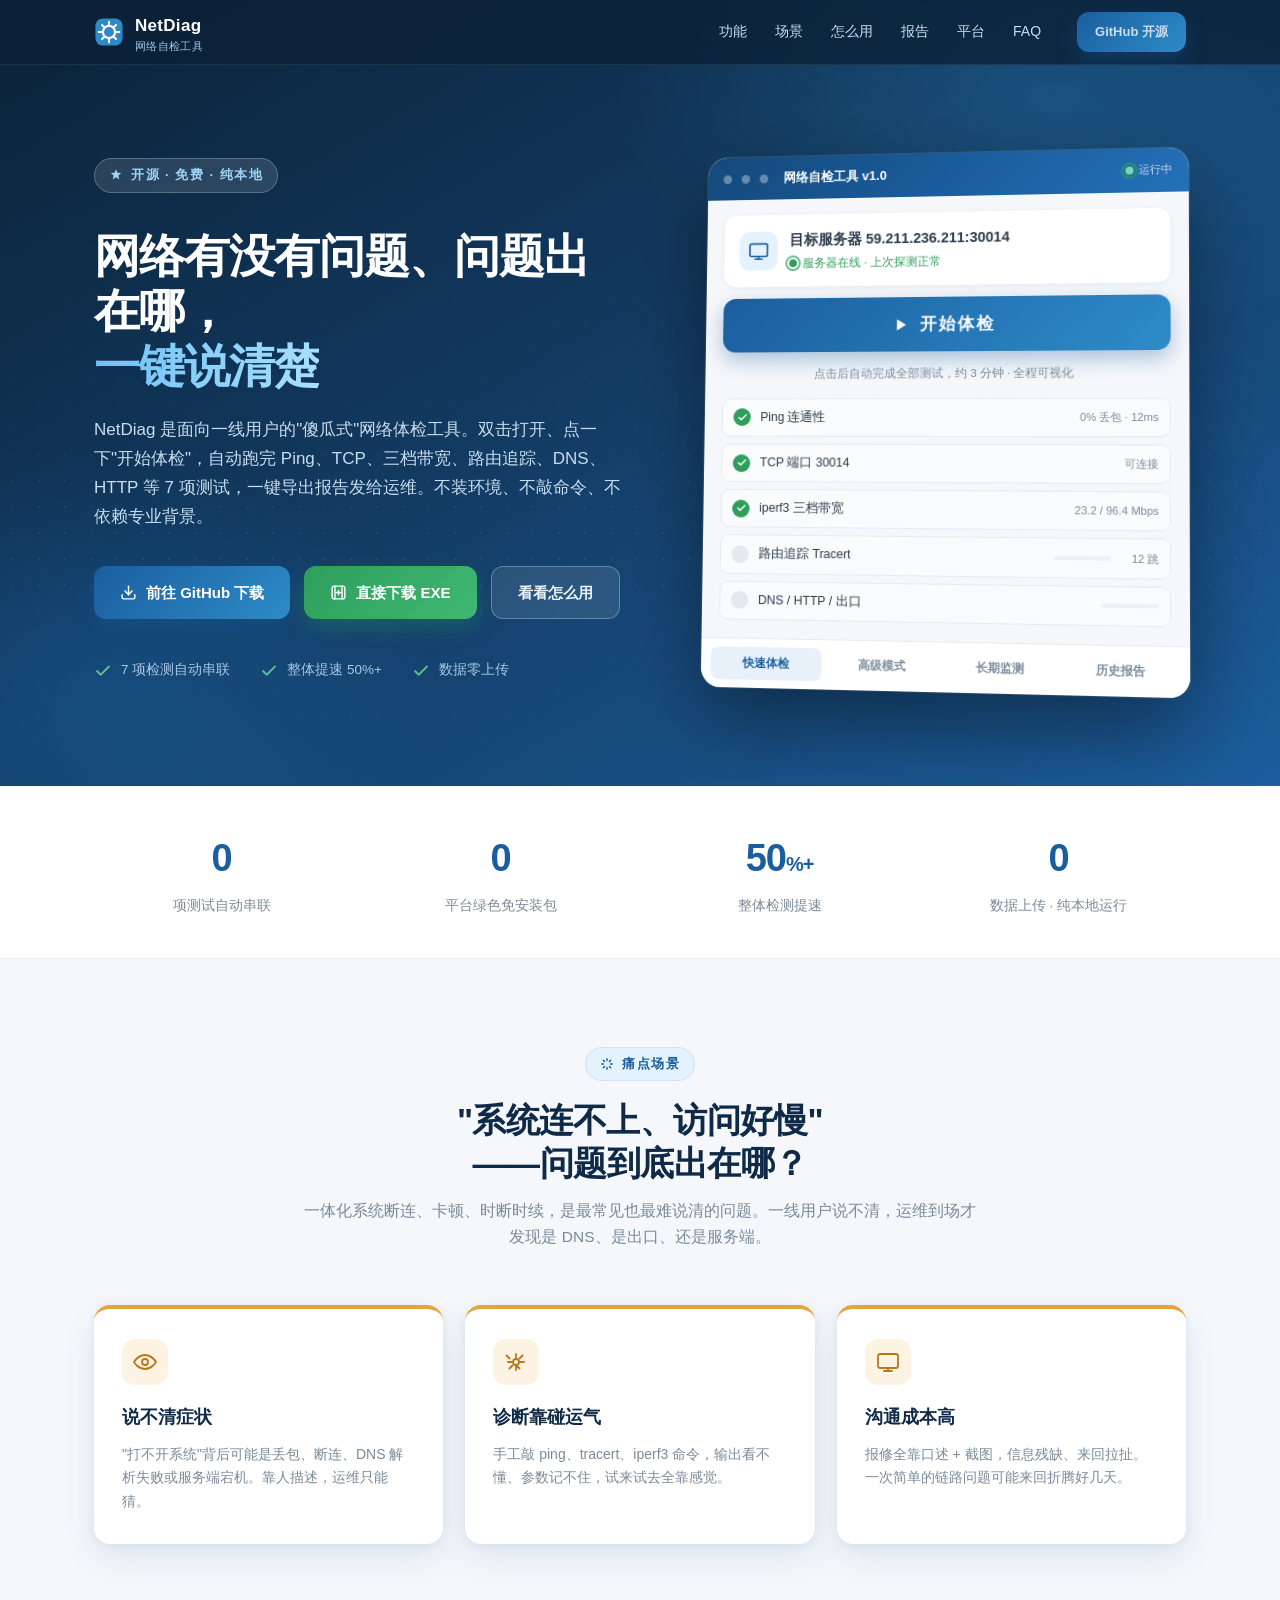
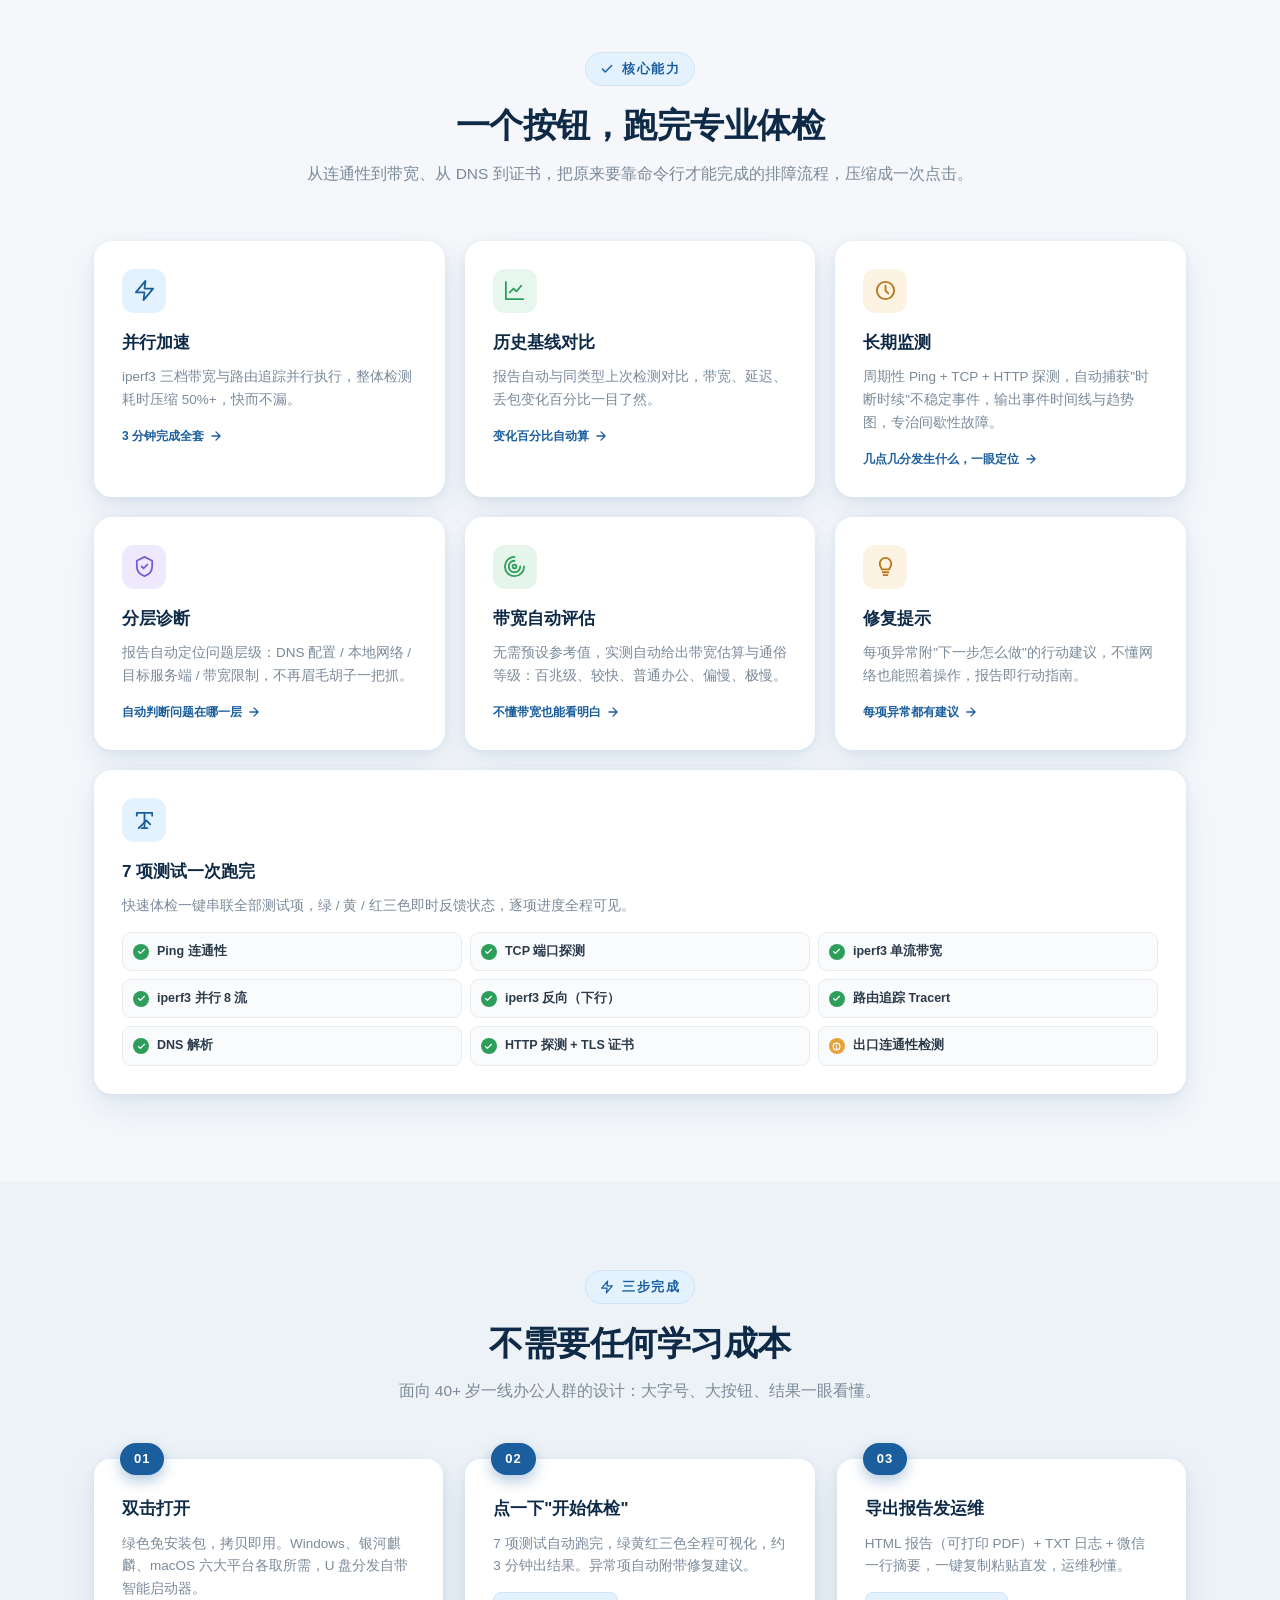
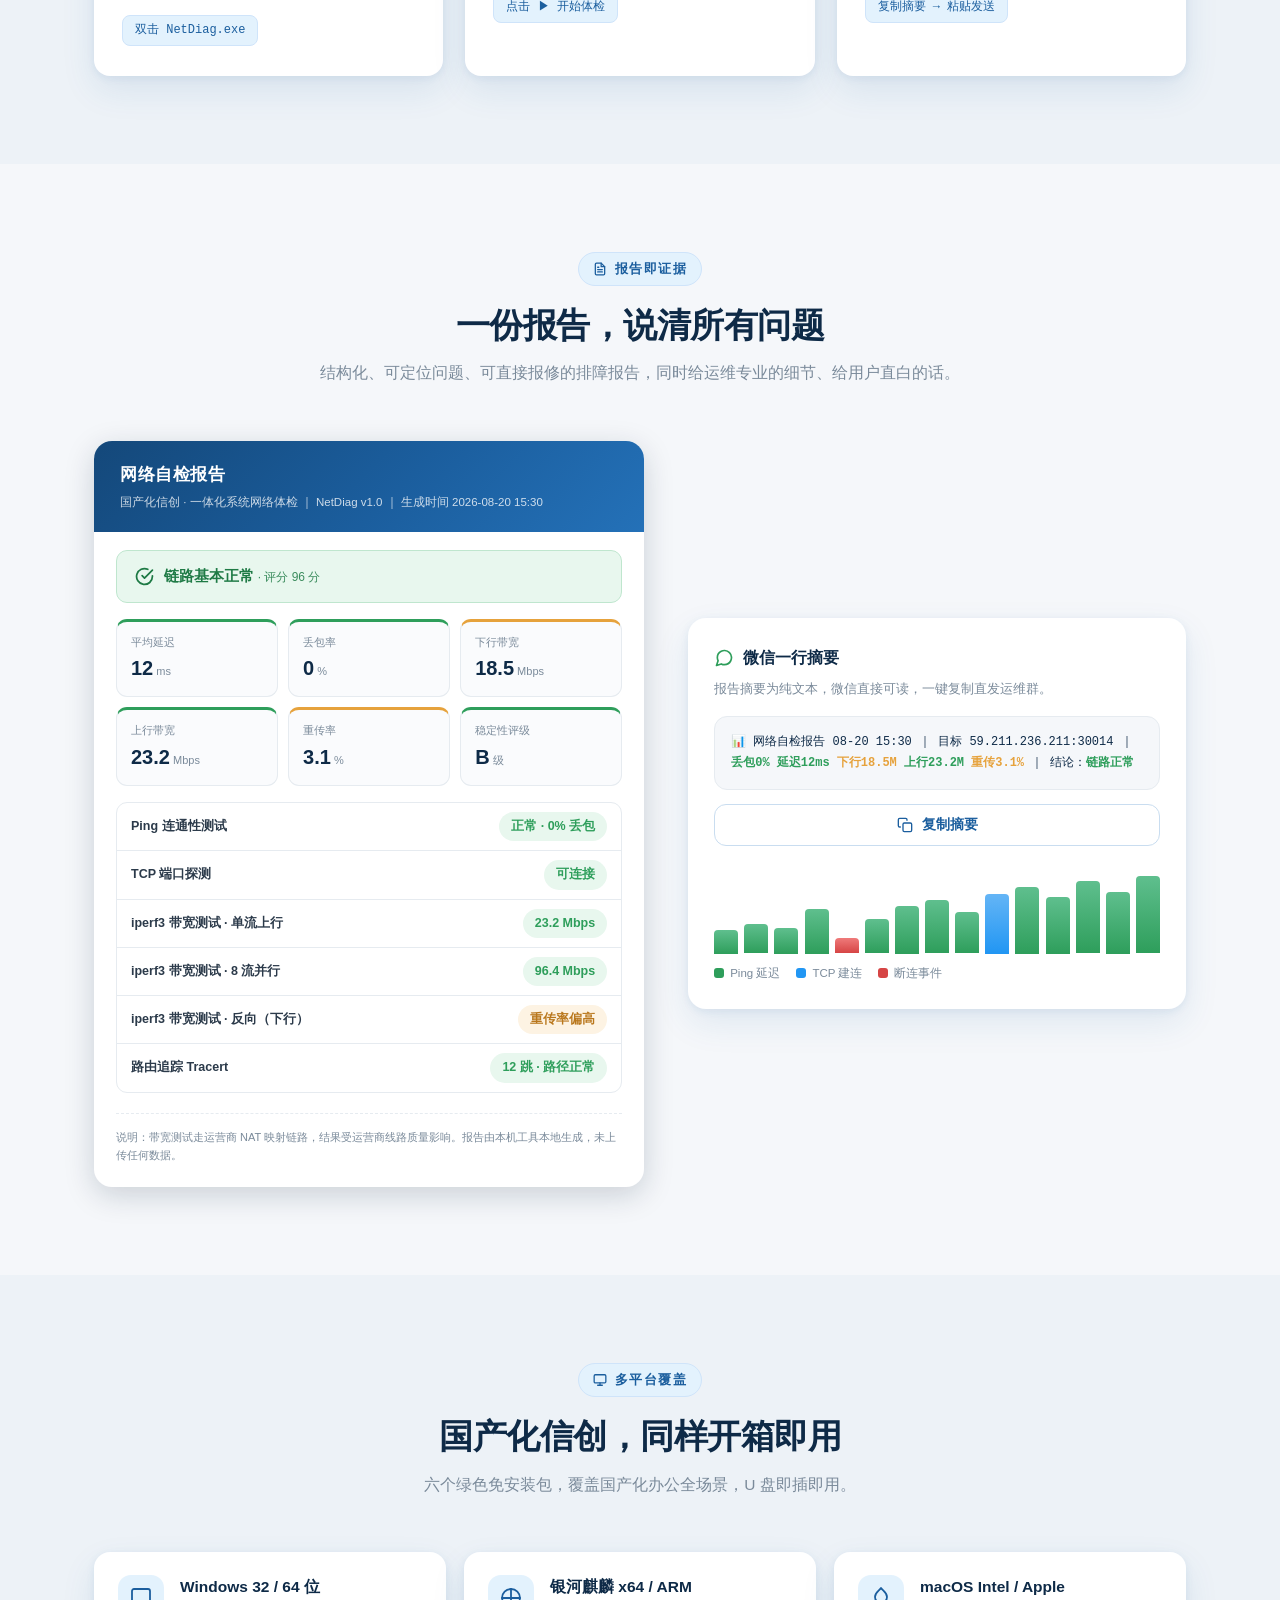
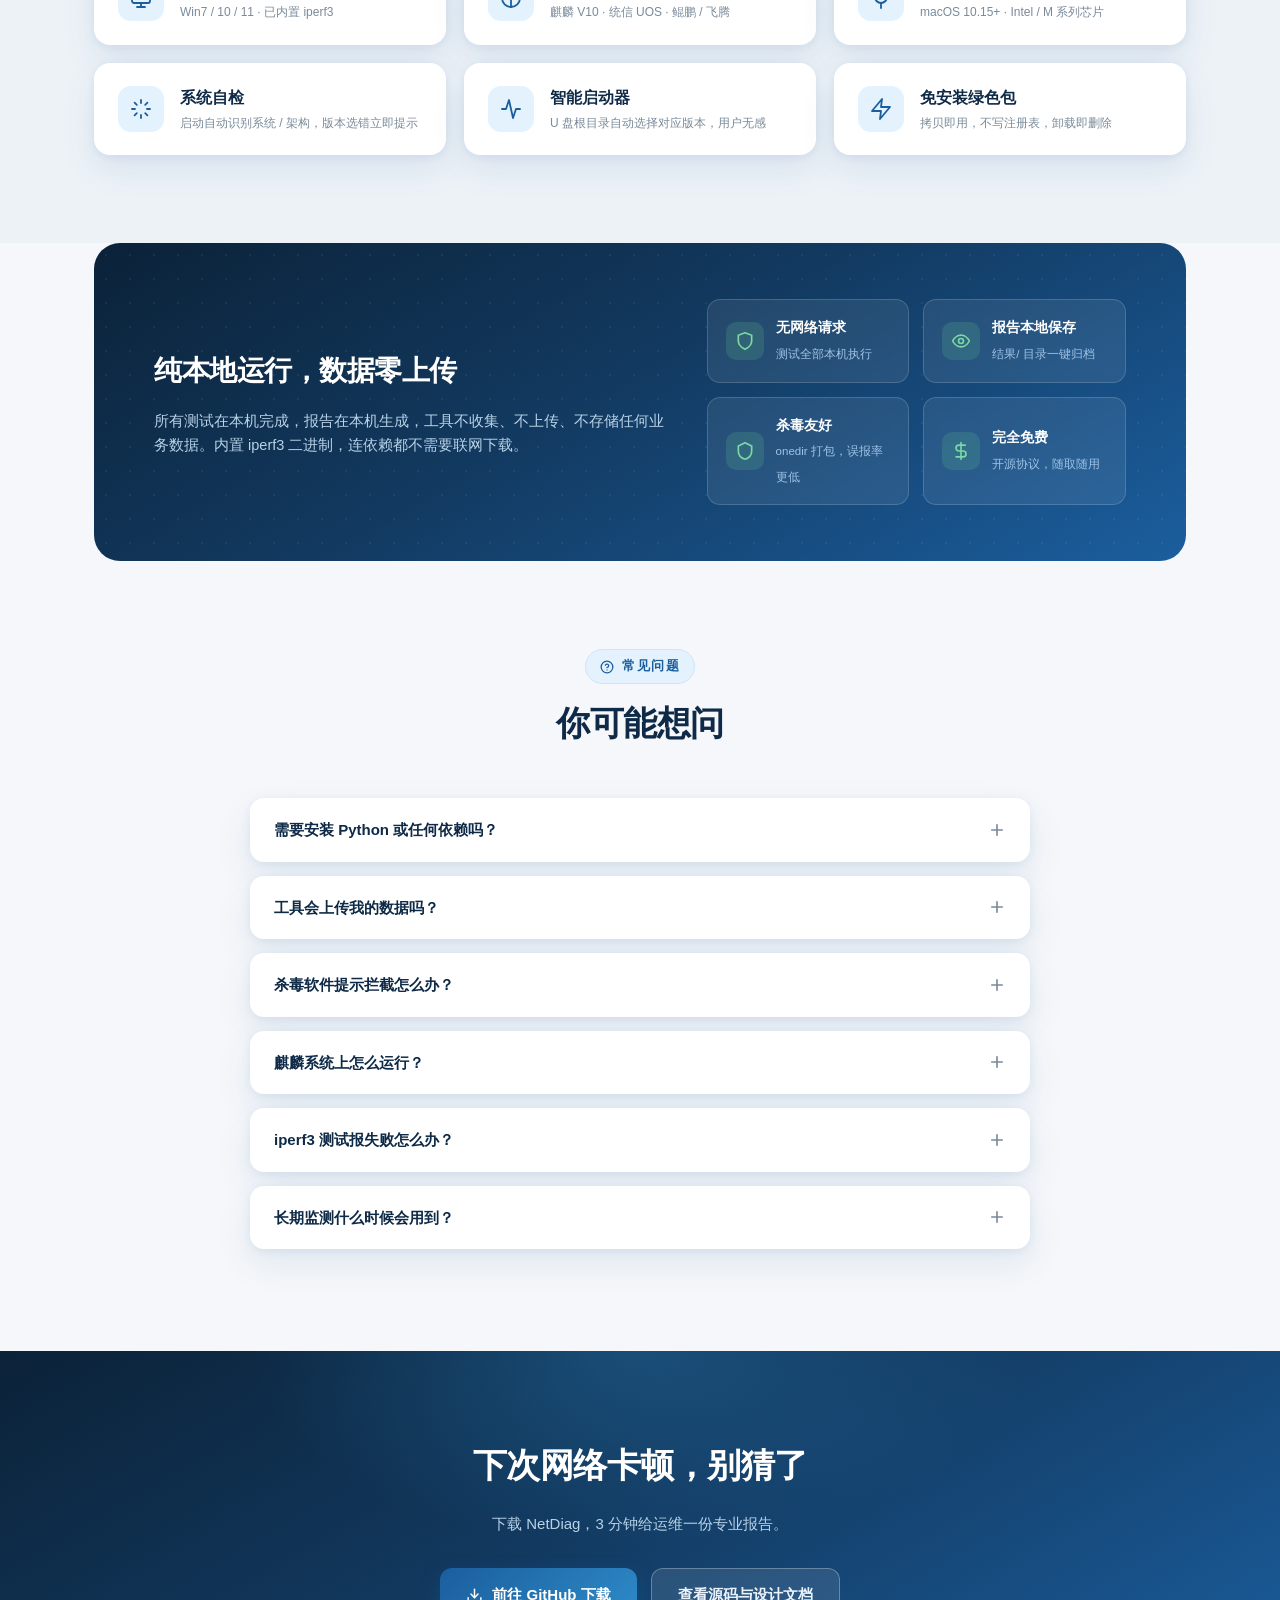
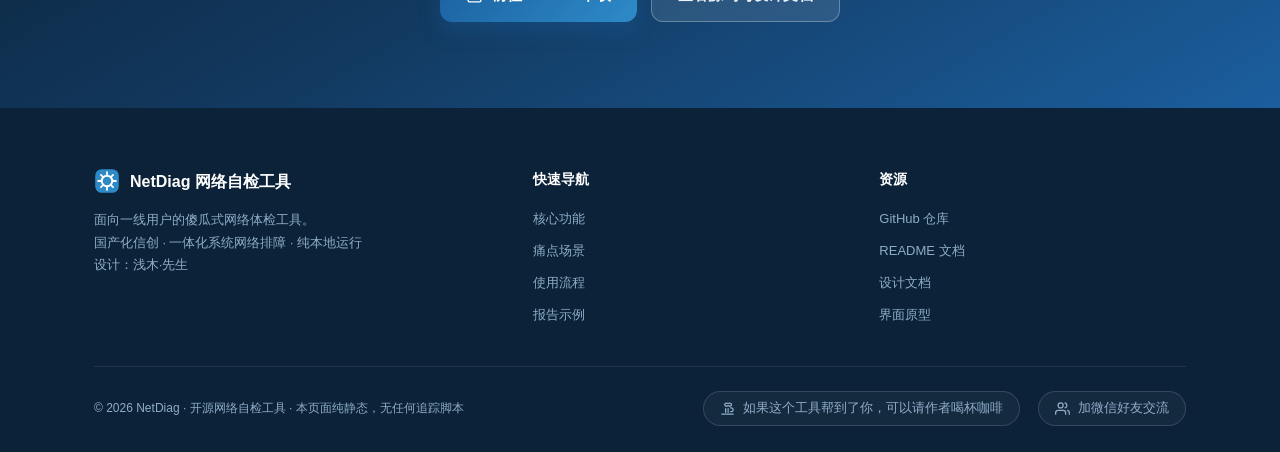
==== commit 4c8e36e6: "docs: 落地页新增 EXE 下载入口与微信收款/加好友二维码 Hero 区新增绿色'直接下载 EXE'按钮（指向 Releases）；打赏弹窗替换为真实微信收款码与加好友二维码图片，页脚新增'加微" ====
--- a/docs/landing/index.html
+++ b/docs/landing/index.html
@@ -53,6 +53,11 @@
   box-shadow:0 8px 20px rgba(27,94,158,.35);
 }
 .btn-primary:hover{transform:translateY(-2px);box-shadow:0 12px 28px rgba(27,94,158,.45)}
+.btn-exe{
+  background:linear-gradient(135deg,#2E9E5B,#3FB873);color:#fff;
+  box-shadow:0 8px 20px rgba(46,158,91,.32);
+}
+.btn-exe:hover{transform:translateY(-2px);box-shadow:0 12px 28px rgba(46,158,91,.45)}
 .btn-ghost{background:rgba(255,255,255,.1);color:#EAF3FB;border:1px solid rgba(255,255,255,.28)}
 .btn-ghost:hover{background:rgba(255,255,255,.18)}
 .btn-dark{background:#fff;color:var(--primary);border:1.6px solid #C9DDF0}
@@ -406,11 +411,14 @@
   background:#FAFBFD;transition:.25s;
 }
 .qr-box:hover{border-color:var(--primary);box-shadow:var(--shadow)}
+.qr-box.hl{border-color:var(--primary);box-shadow:0 0 0 2px var(--accent-light),var(--shadow);background:#fff}
+.qr-box.hl h4{color:var(--primary)}
 .qr-box h4{font-size:13.5px;font-weight:700;color:var(--primary-deep);display:flex;align-items:center;justify-content:center;gap:7px;margin-bottom:13px}
 .qr-box h4 svg{width:16px;height:16px}
 .qr-canvas{
   width:128px;height:128px;margin:0 auto;border-radius:10px;background:#fff;
   padding:10px;border:1px solid var(--line);display:block;
+  object-fit:contain;box-sizing:border-box;
 }
 .qr-box small{display:block;margin-top:11px;font-size:11px;color:var(--muted)}
 .qr-note{margin-top:20px;padding-top:18px;border-top:1px dashed var(--line);text-align:center;font-size:12px;color:var(--muted)}
@@ -509,6 +517,10 @@
         <a class="btn btn-primary" href="https://github.com/DingoNan/QM-NetDiag" target="_blank" rel="noopener">
           <svg width="17" height="17" viewBox="0 0 24 24" fill="none" stroke="currentColor" stroke-width="2" stroke-linecap="round" stroke-linejoin="round"><path d="M21 15v4a2 2 0 0 1-2 2H5a2 2 0 0 1-2-2v-4"/><path d="M7 10l5 5 5-5"/><path d="M12 15V3"/></svg>
           前往 GitHub 下载
+        </a>
+        <a class="btn btn-exe" href="https://github.com/DingoNan/QM-NetDiag/releases" target="_blank" rel="noopener">
+          <svg width="17" height="17" viewBox="0 0 24 24" fill="none" stroke="currentColor" stroke-width="2" stroke-linecap="round" stroke-linejoin="round"><rect x="3" y="3" width="18" height="18" rx="3"/><path d="M9 12h6M12 9v6"/><path d="M7 3v18M17 3v18" stroke-dasharray="0"/></svg>
+          直接下载 EXE
         </a>
         <a class="btn btn-ghost" href="#flow">看看怎么用</a>
       </div>
@@ -930,6 +942,10 @@
           <svg viewBox="0 0 24 24" fill="none" stroke="currentColor" stroke-width="2" stroke-linecap="round" stroke-linejoin="round"><path d="M17 11h1a3 3 0 0 1 0 6h-1M9 12v6M13 12v6M14 7.5c1 1 2.5 1 3.5 0s1.5-2.5 0-3.5c-1.5-1-3-1-4.5 0-1.5-1-3-1-4.5 0-1.5 1-1 2.5 0 3.5s2.5 1 3.5 0z"/><path d="M3 21h18"/></svg>
           如果这个工具帮到了你，可以请作者喝杯咖啡
         </button>
+        <button class="donate-link" id="friendBtn" aria-haspopup="dialog">
+          <svg viewBox="0 0 24 24" fill="none" stroke="currentColor" stroke-width="2" stroke-linecap="round" stroke-linejoin="round"><path d="M17 21v-2a4 4 0 0 0-4-4H5a4 4 0 0 0-4 4v2"/><circle cx="9" cy="7" r="4"/><path d="M23 21v-2a4 4 0 0 0-3-3.87M16 3.13a4 4 0 0 1 0 7.75"/></svg>
+          加微信好友交流
+        </button>
       </div>
     </div>
   </div>
@@ -950,28 +966,16 @@
           <svg viewBox="0 0 24 24" fill="none" stroke="currentColor" stroke-width="2" stroke-linecap="round" stroke-linejoin="round"><path d="M21 11.5a8.38 8.38 0 0 1-.9 3.8 8.5 8.5 0 0 1-7.6 4.7 8.38 8.38 0 0 1-3.8-.9L3 21l1.9-5.7a8.38 8.38 0 0 1-.9-3.8 8.5 8.5 0 0 1 4.7-7.6 8.38 8.38 0 0 1 3.8-.9h.5a8.48 8.48 0 0 1 8 8v.5z"/></svg>
           微信赞赏
         </h4>
-        <svg class="qr-canvas" viewBox="0 0 29 29" aria-label="微信赞赏码占位">
-          <rect width="29" height="29" fill="#fff"/>
-          <g fill="#0B2238">
-            <path d="M1 1h7v7H1zM21 1h7v7h-7zM1 21h7v7H1zM3 3h3v3H3zM23 3h3v3h-3zM3 23h3v3H3z"/>
-            <path d="M10 1h2v2h-2zM14 1h2v2h-2zM18 1h2v2h-2zM10 5h4v2h-4zM18 5h2v2h-2zM1 10h2v2H1zM5 10h4v2H5zM12 10h2v2h-2zM16 10h2v2h-2zM21 10h7v2h-7zM1 14h2v2H1zM5 14h2v2H5zM8 14h4v2H8zM14 14h4v2h-4zM20 14h8v2h-8zM10 18h2v2h-2zM14 18h2v2h-2zM18 18h4v2h-4zM24 18h4v2h-4zM1 22h2v2H1zM5 22h6v2H5zM14 22h2v2h-2zM18 22h2v2h-2zM22 22h6v2h-6zM10 26h2v2h-2zM14 26h2v2h-2zM18 26h4v2h-4zM24 26h4v2h-4z"/>
-          </g>
-        </svg>
-        <small>请替换为你的微信赞赏码</small>
+        <img class="qr-canvas" src="assets/wechat_pay.jpg" alt="微信赞赏码">
+        <small>长按识别二维码，请作者喝杯咖啡</small>
       </div>
       <div class="qr-box">
         <h4>
-          <svg viewBox="0 0 24 24" fill="none" stroke="currentColor" stroke-width="2" stroke-linecap="round" stroke-linejoin="round"><rect x="3" y="3" width="18" height="18" rx="2"/><path d="M3 9h18M9 21V9"/></svg>
-          支付宝转账
+          <svg viewBox="0 0 24 24" fill="none" stroke="currentColor" stroke-width="2" stroke-linecap="round" stroke-linejoin="round"><path d="M17 11h1a3 3 0 0 1 0 6h-1M9 12v6M13 12v6M14 7.5c1 1 2.5 1 3.5 0s1.5-2.5 0-3.5c-1.5-1-3-1-4.5 0-1.5-1-3-1-4.5 0-1.5 1-1 2.5 0 3.5s2.5 1 3.5 0z"/><path d="M3 21h18"/></svg>
+          加微信好友
         </h4>
-        <svg class="qr-canvas" viewBox="0 0 29 29" aria-label="支付宝收款码占位">
-          <rect width="29" height="29" fill="#fff"/>
-          <g fill="#0B2238">
-            <path d="M1 1h7v7H1zM21 1h7v7h-7zM1 21h7v7H1zM3 3h3v3H3zM23 3h3v3h-3zM3 23h3v3H3z"/>
-            <path d="M10 1h2v2h-2zM14 1h2v2h-2zM18 1h2v2h-2zM10 5h4v2h-4zM18 5h2v2h-2zM1 10h2v2H1zM5 10h4v2H5zM12 10h2v2h-2zM16 10h2v2h-2zM21 10h7v2h-7zM1 14h2v2H1zM5 14h2v2H5zM8 14h4v2H8zM14 14h4v2h-4zM20 14h8v2h-8zM10 18h2v2h-2zM14 18h2v2h-2zM18 18h4v2h-4zM24 18h4v2h-4zM1 22h2v2H1zM5 22h6v2H5zM14 22h2v2h-2zM18 22h2v2h-2zM22 22h6v2h-6zM10 26h2v2h-2zM14 26h2v2h-2zM18 26h4v2h-4zM24 26h4v2h-4z"/>
-          </g>
-        </svg>
-        <small>请替换为你的支付宝收款码</small>
+        <img class="qr-canvas" src="assets/wechat_friend.jpg" alt="加微信好友二维码">
+        <small>扫码加好友，交流反馈 / 获取帮助</small>
       </div>
     </div>
     <div class="qr-note">感谢每一位支持者，<b>是你们让开源持续</b>。</div>
@@ -1162,10 +1166,17 @@
 (function(){
   var modal = document.getElementById('donateModal');
   var openBtn = document.getElementById('donateBtn');
+  var friendBtn = document.getElementById('friendBtn');
   var closeBtn = document.getElementById('donateClose');
-  function open(){ modal.classList.add('open'); document.body.style.overflow='hidden'; }
+  var boxes = modal.querySelectorAll('.qr-box');
+  function open(focusIdx){
+    boxes.forEach(function(b, i){ b.classList.toggle('hl', i === focusIdx); });
+    modal.classList.add('open');
+    document.body.style.overflow = 'hidden';
+  }
   function close(){ modal.classList.remove('open'); document.body.style.overflow=''; }
-  openBtn.addEventListener('click', open);
+  openBtn.addEventListener('click', function(){ open(0); });
+  friendBtn.addEventListener('click', function(){ open(1); });
   closeBtn.addEventListener('click', close);
   modal.addEventListener('click', function(e){ if(e.target === modal) close(); });
   document.addEventListener('keydown', function(e){ if(e.key === 'Escape') close(); });
